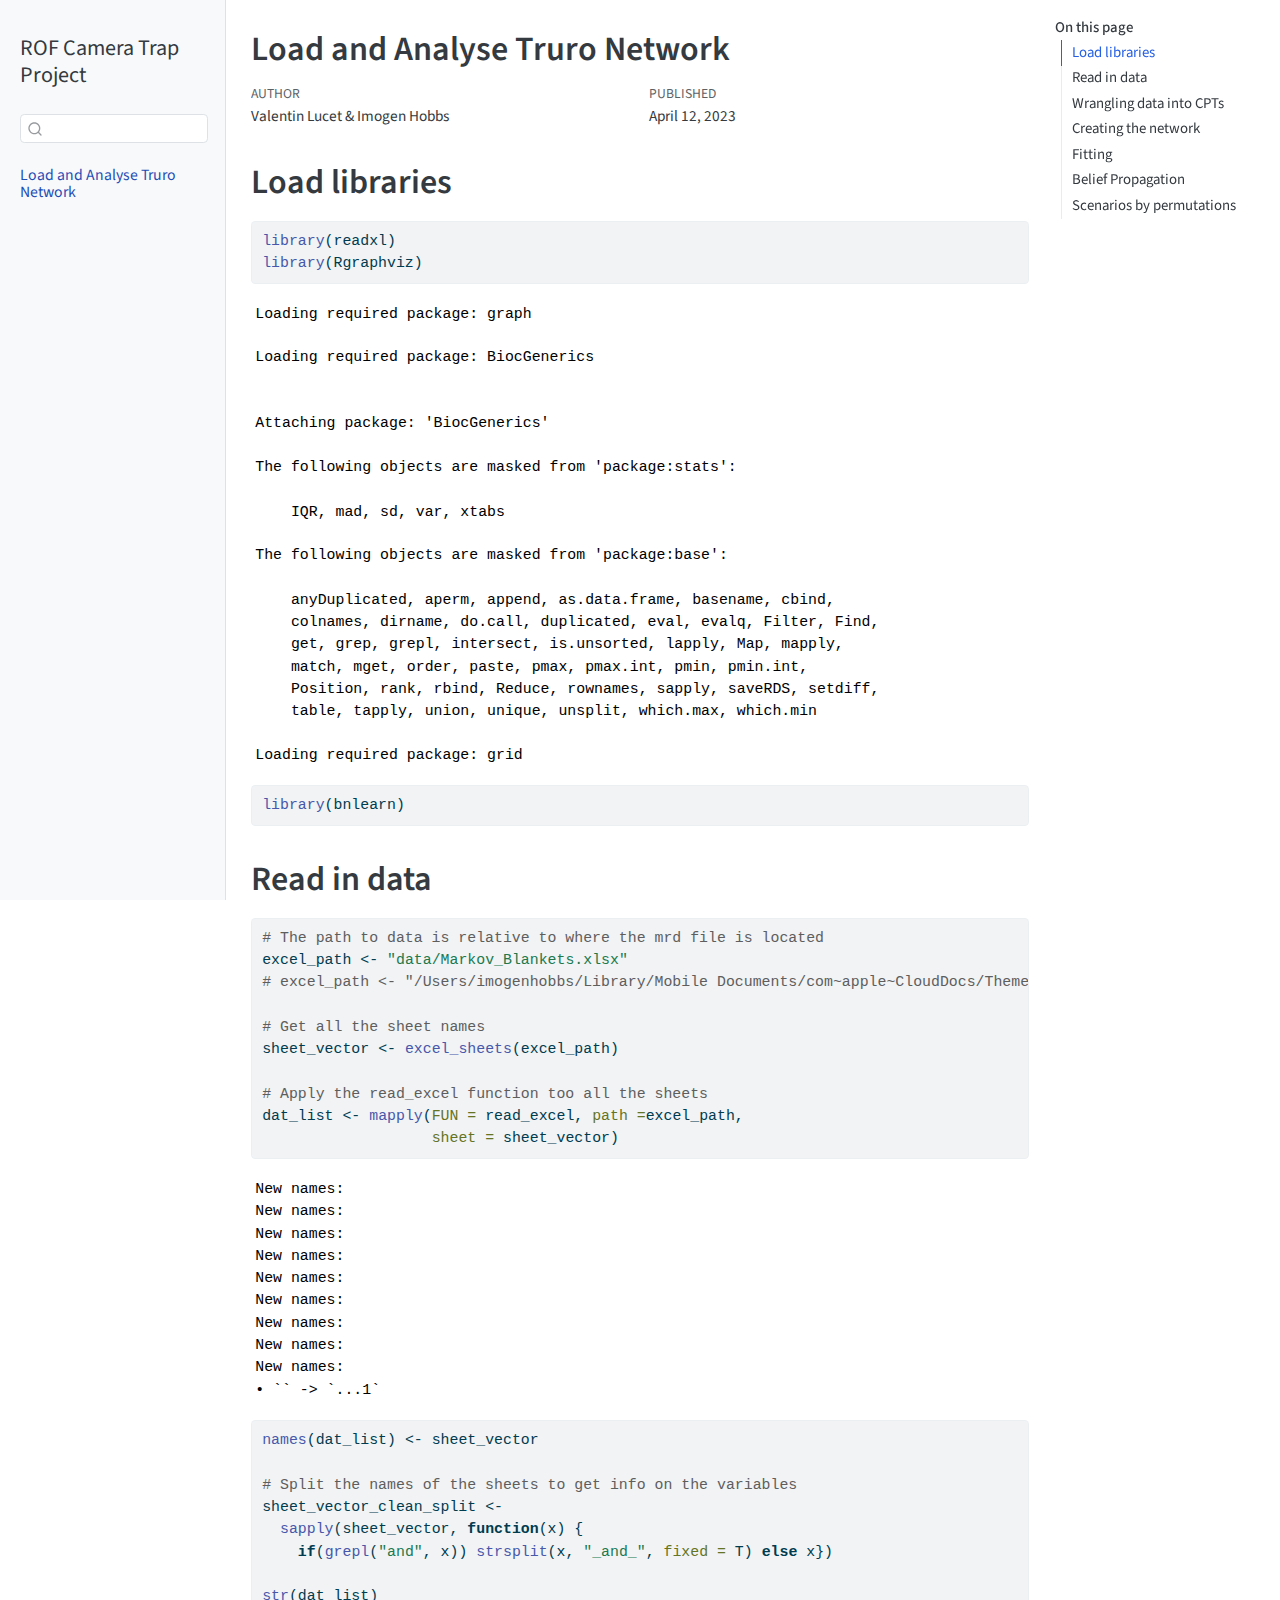
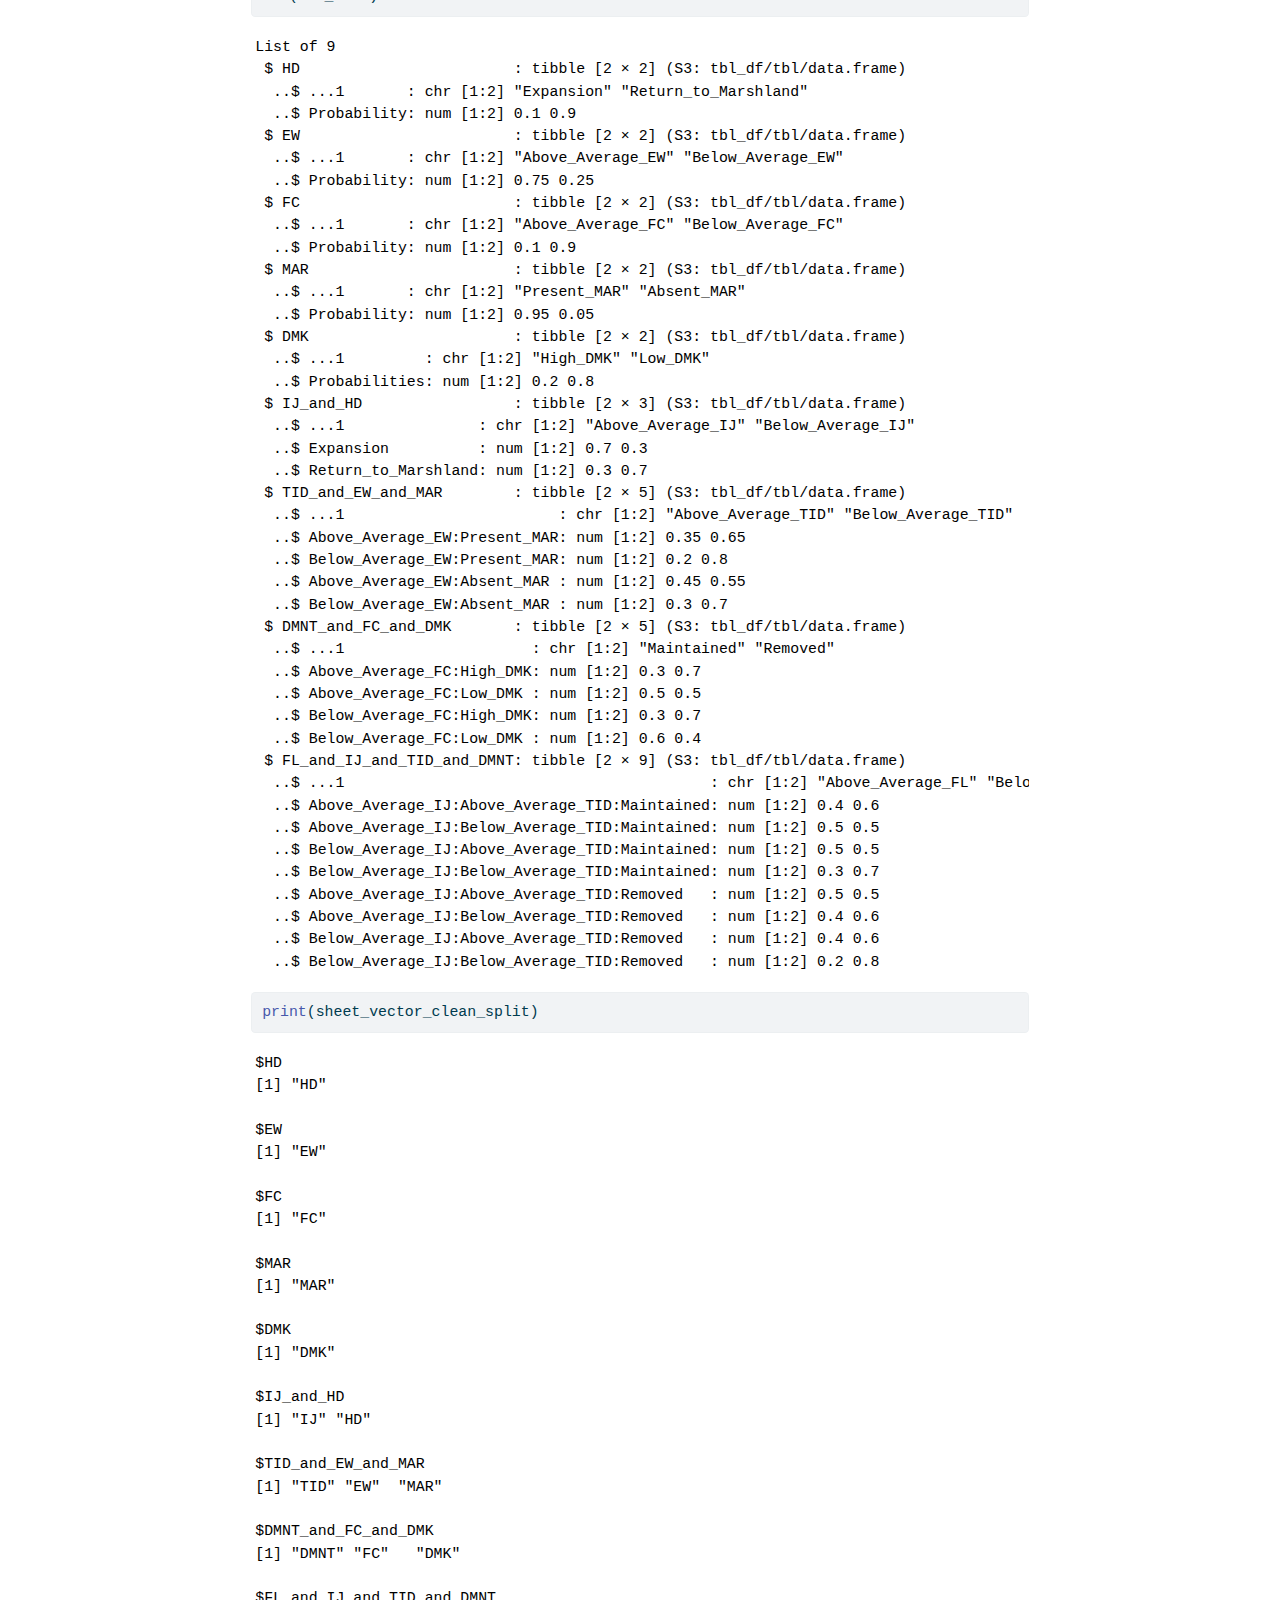
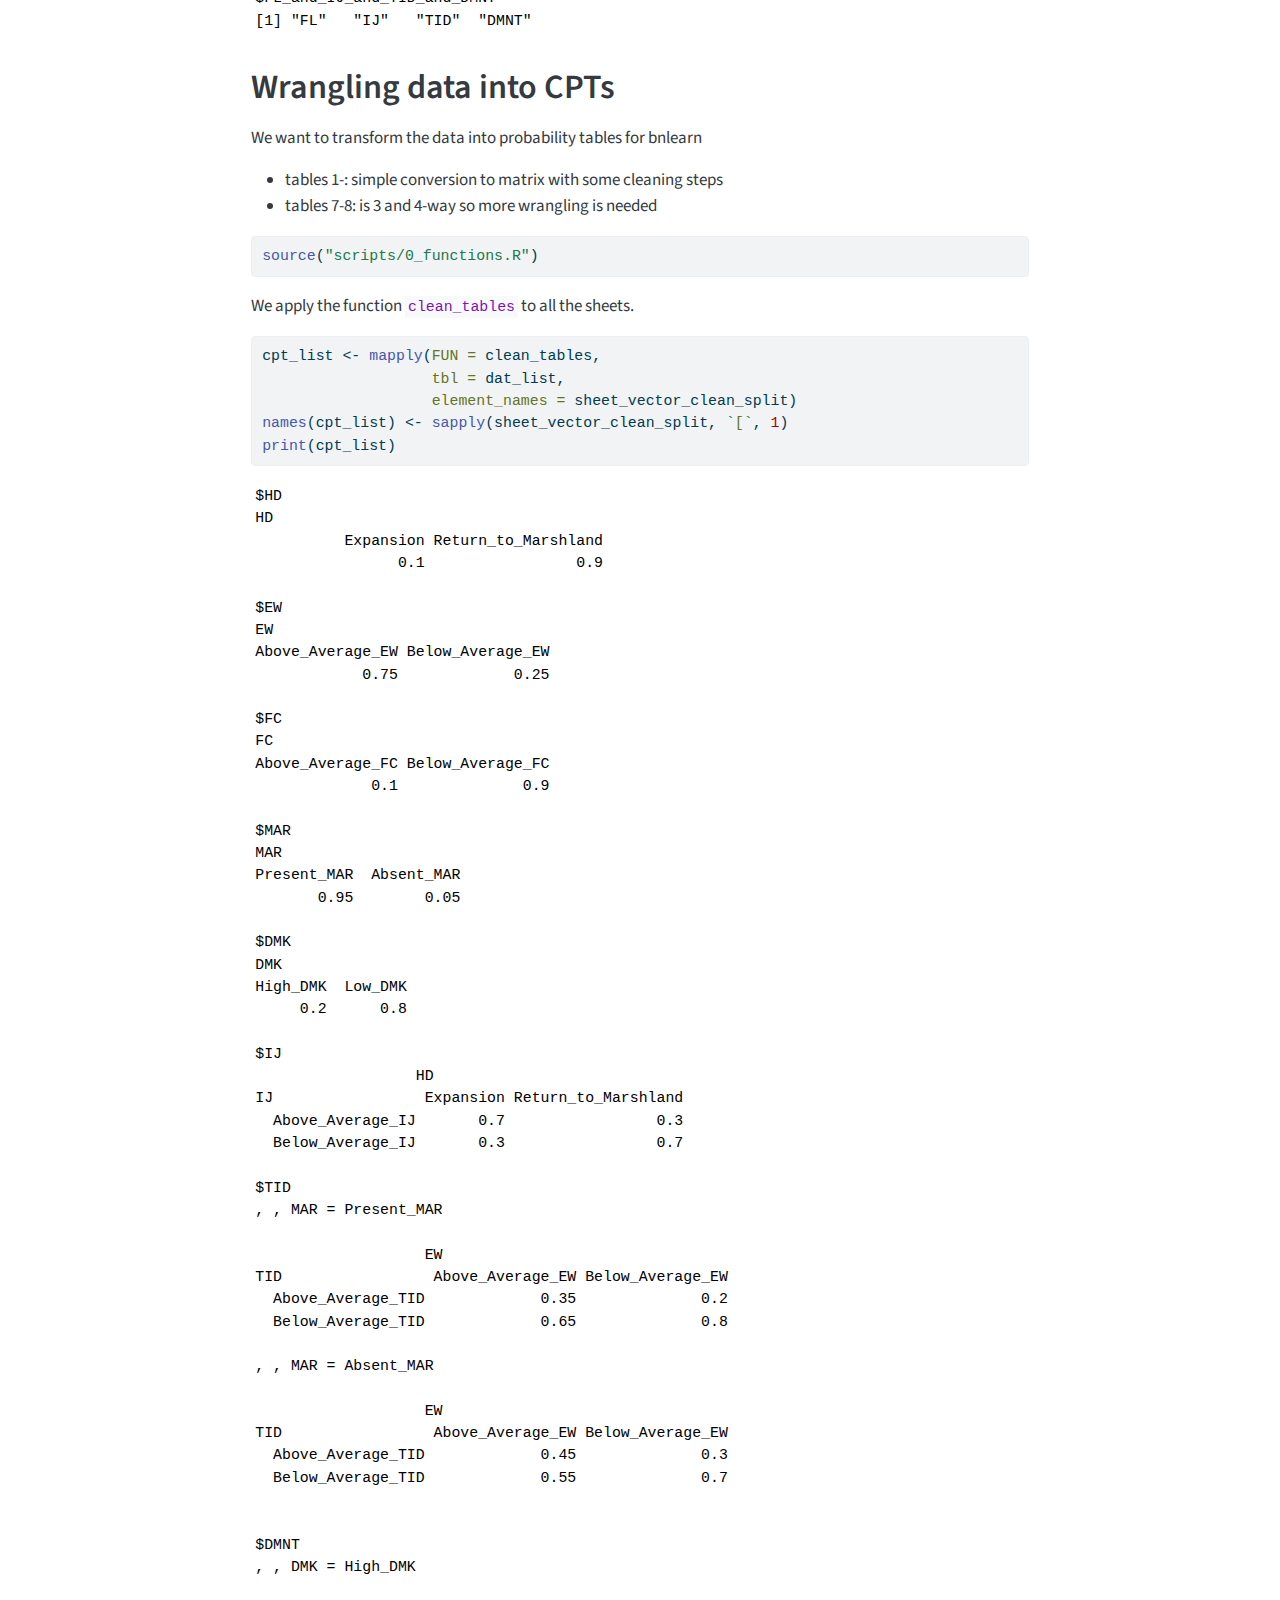
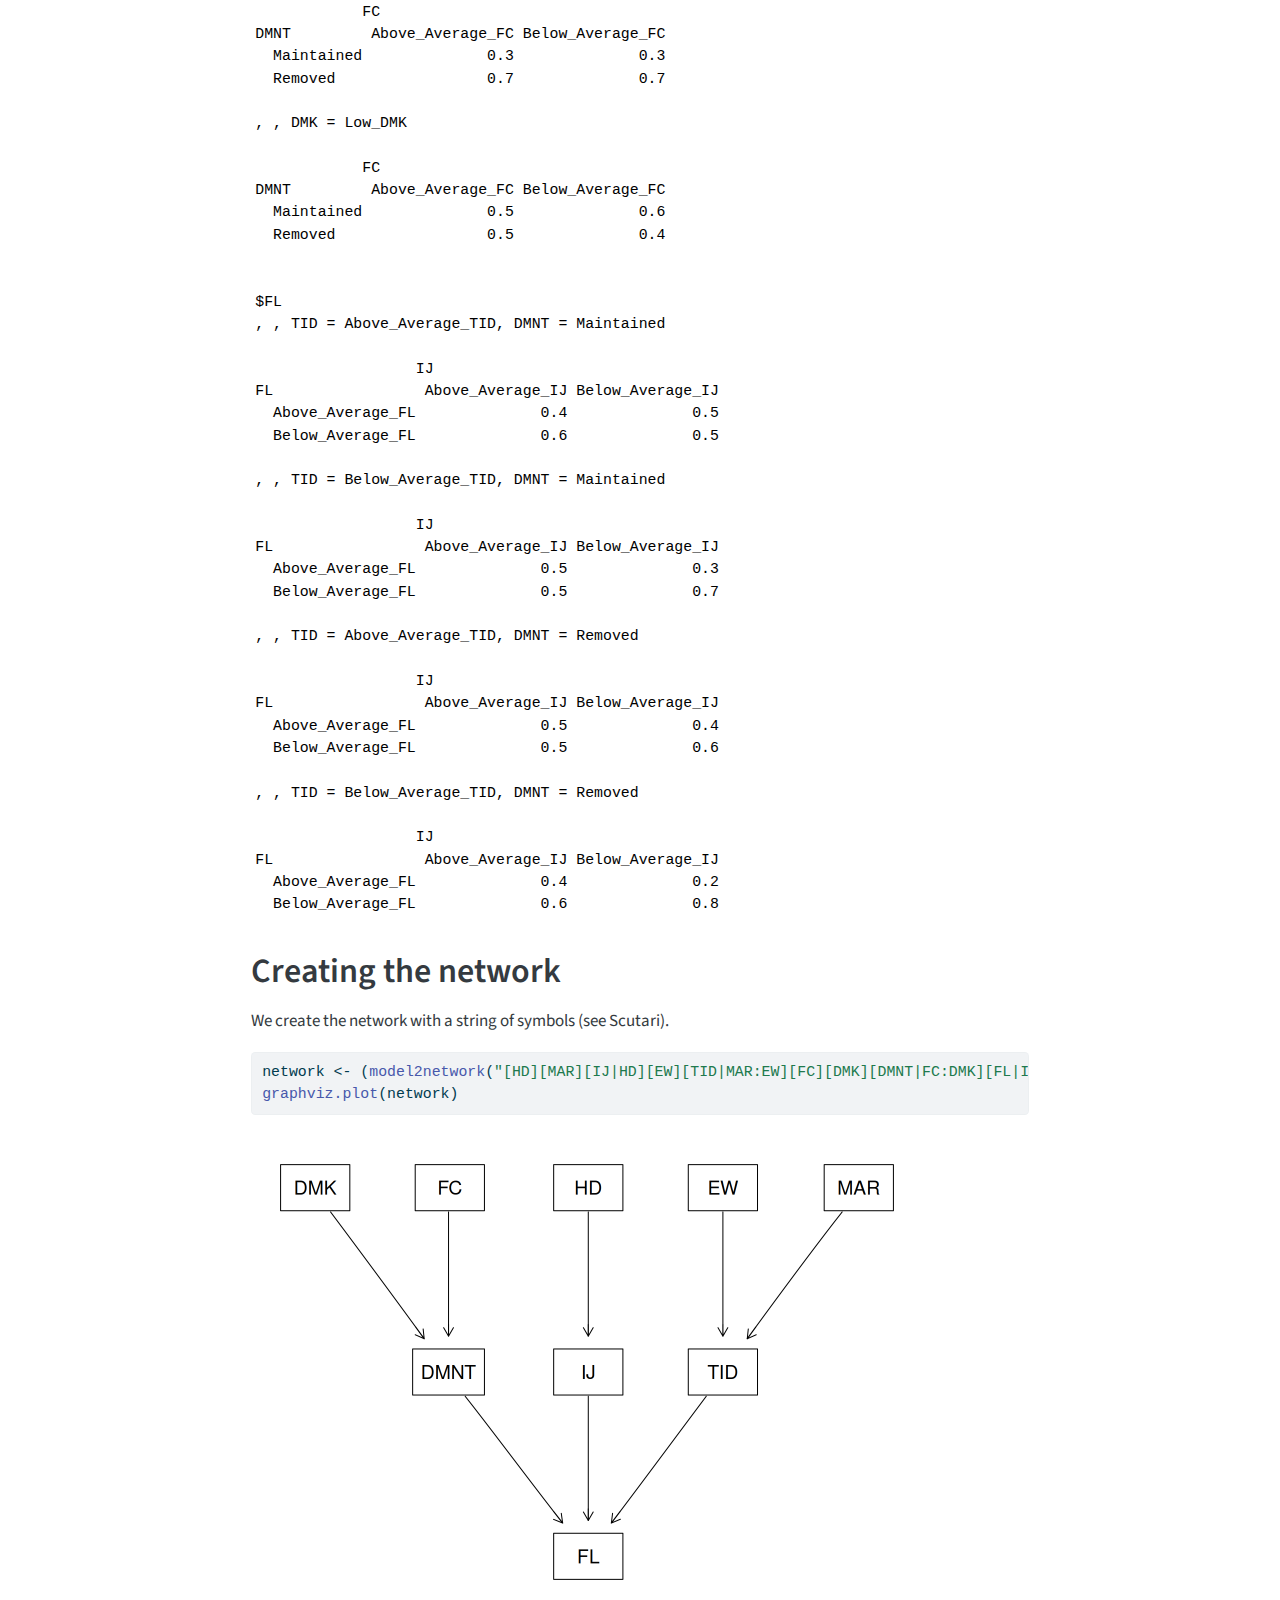
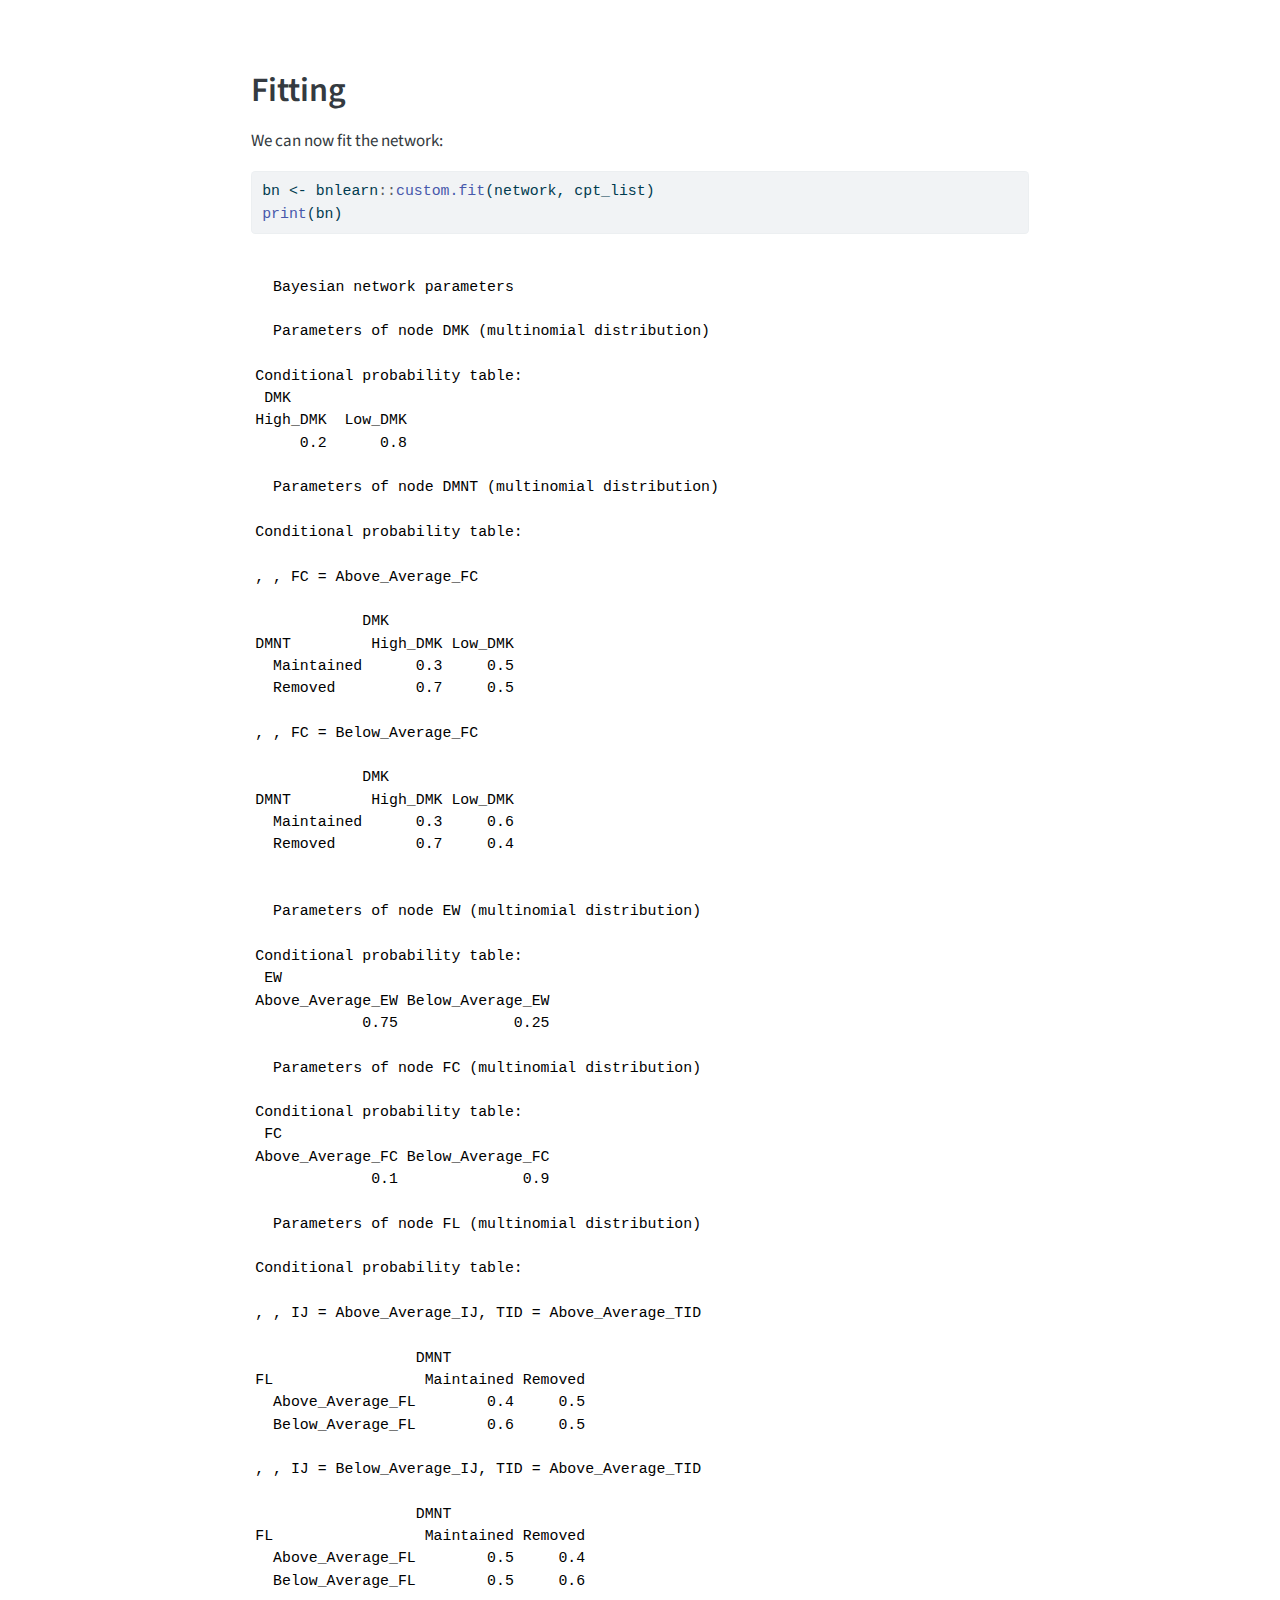
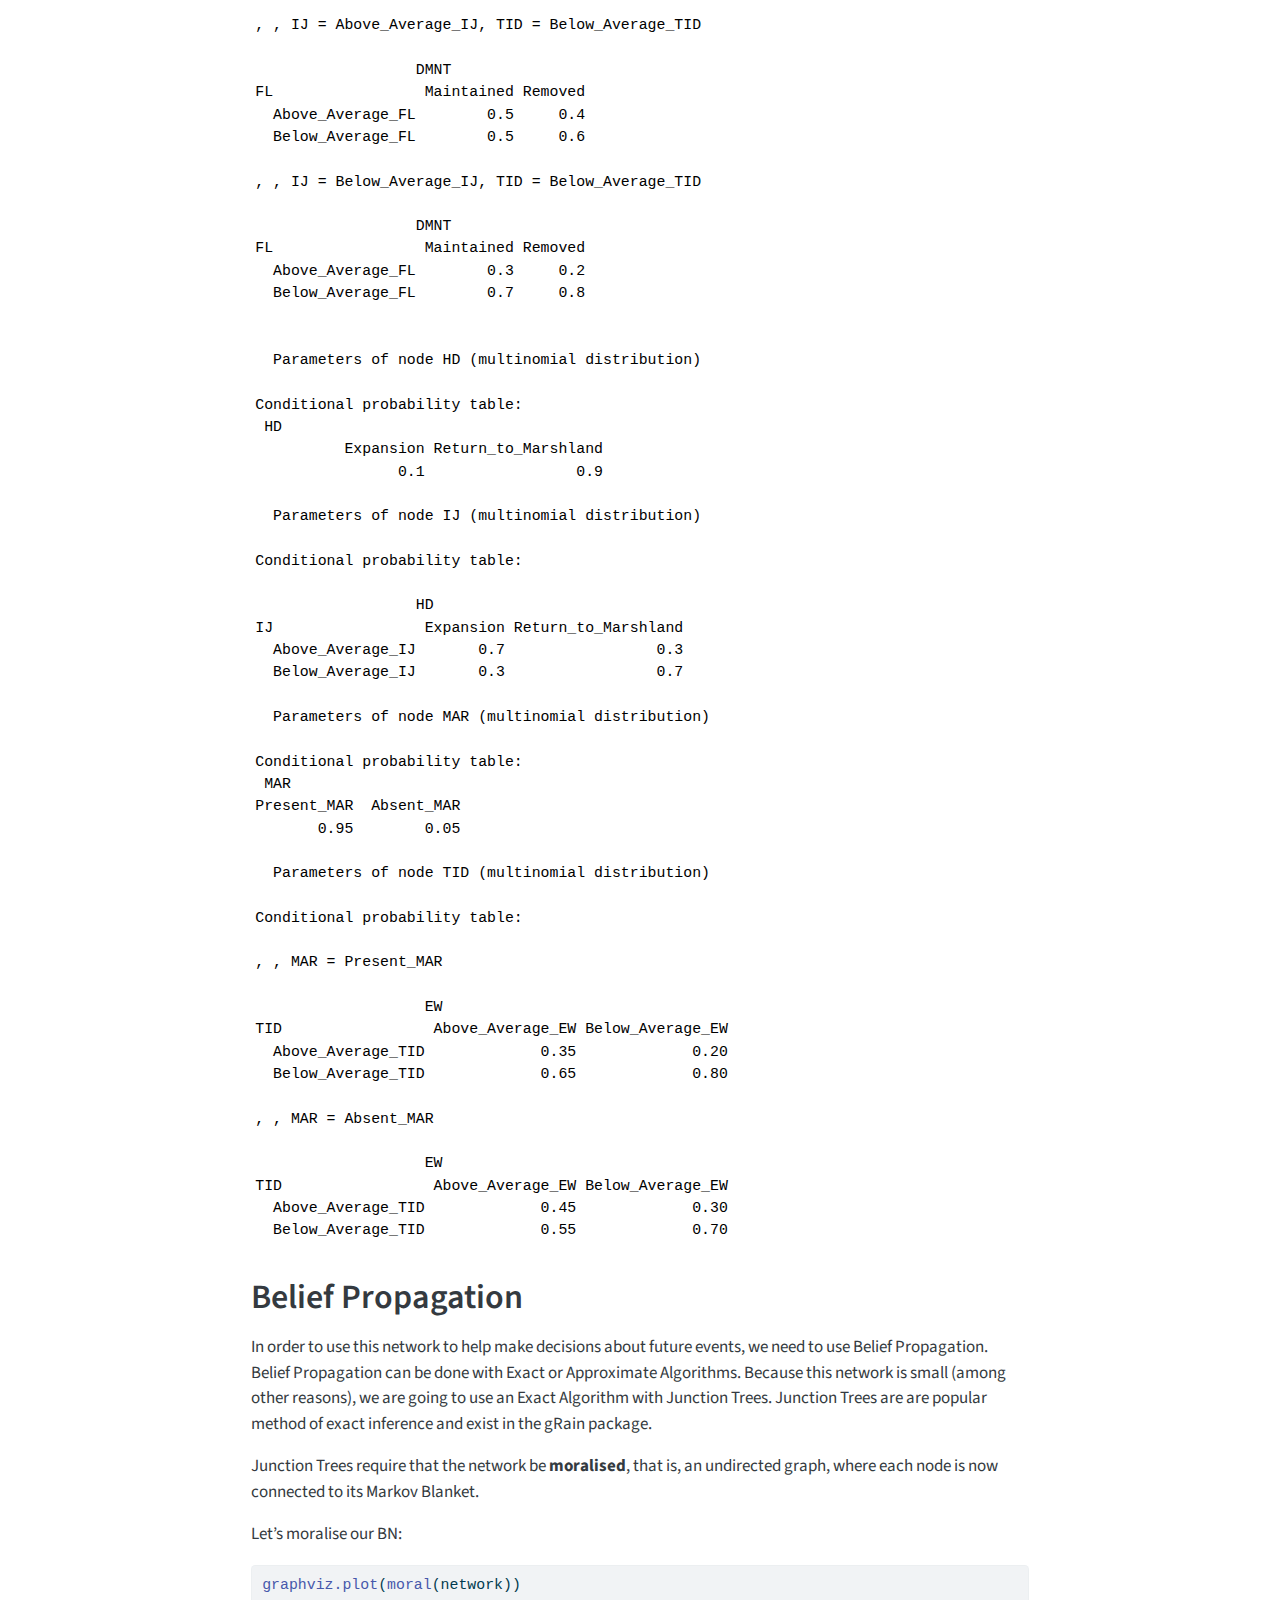
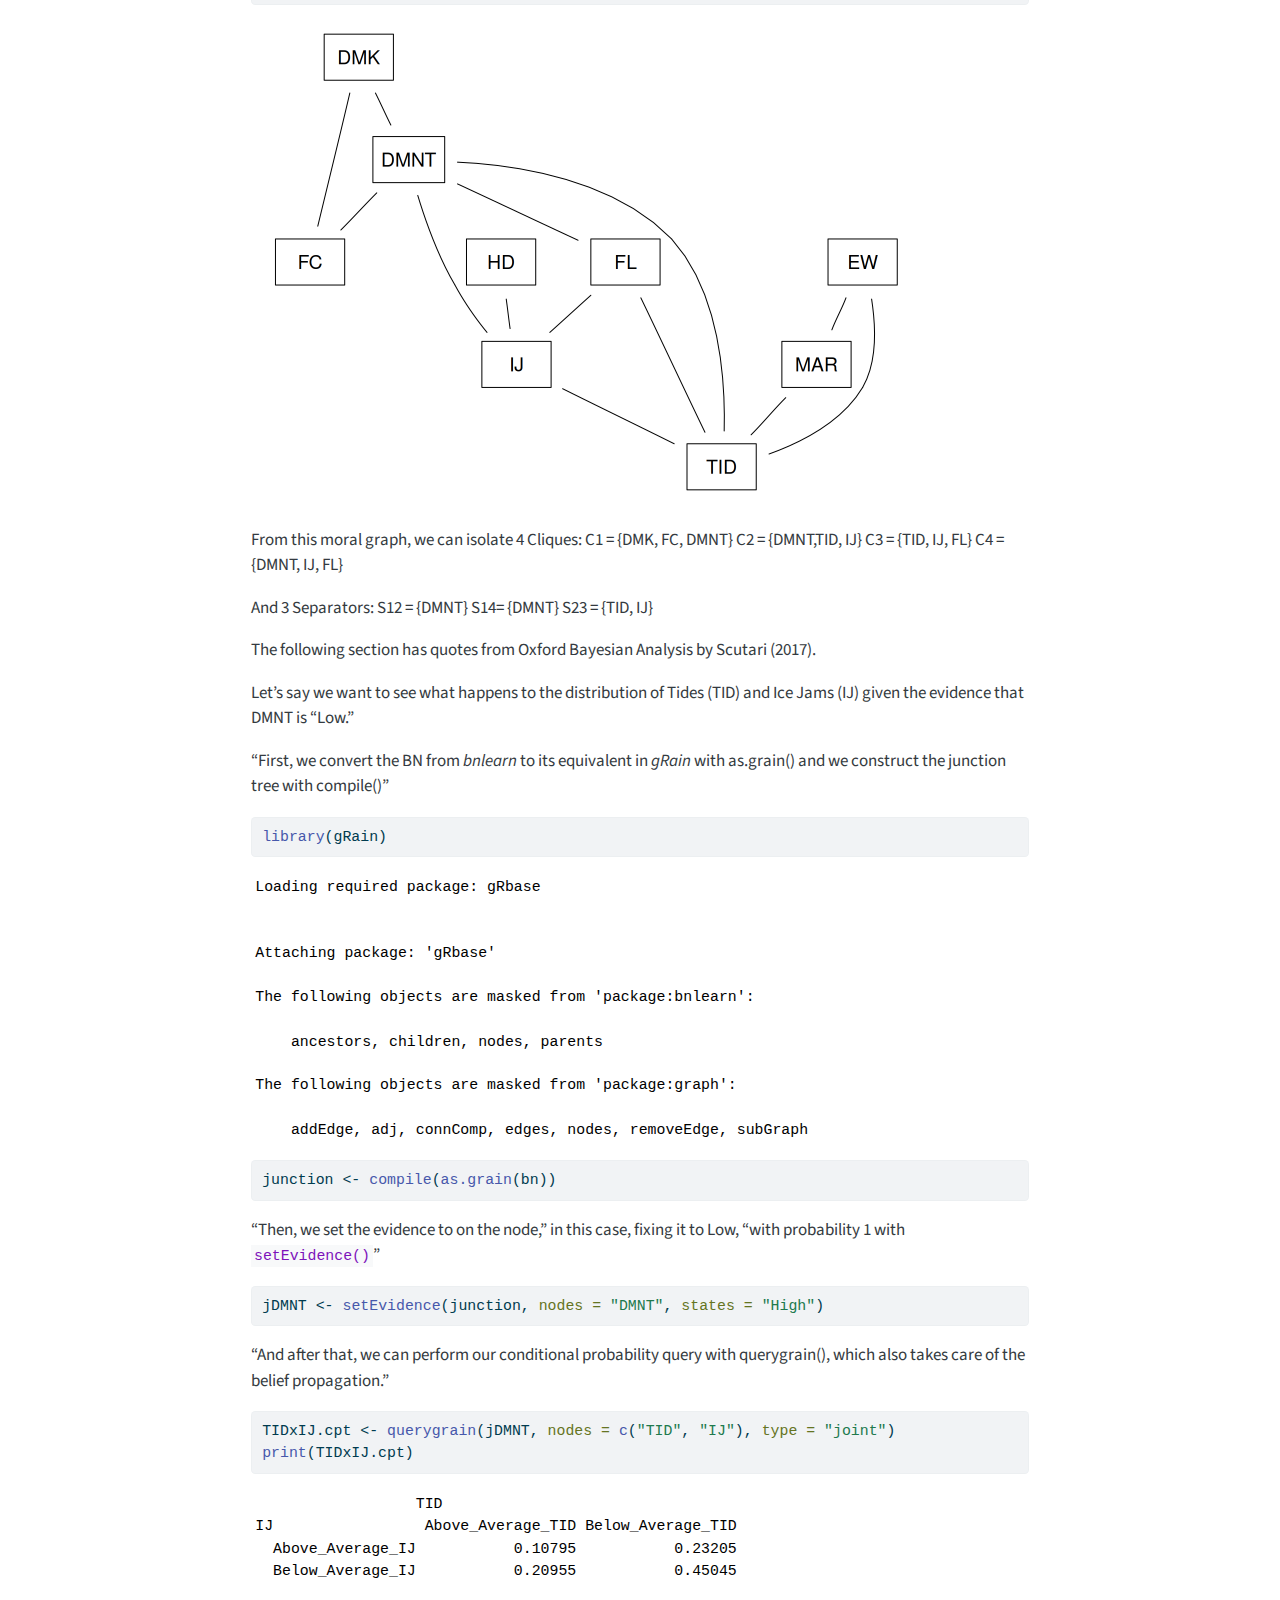
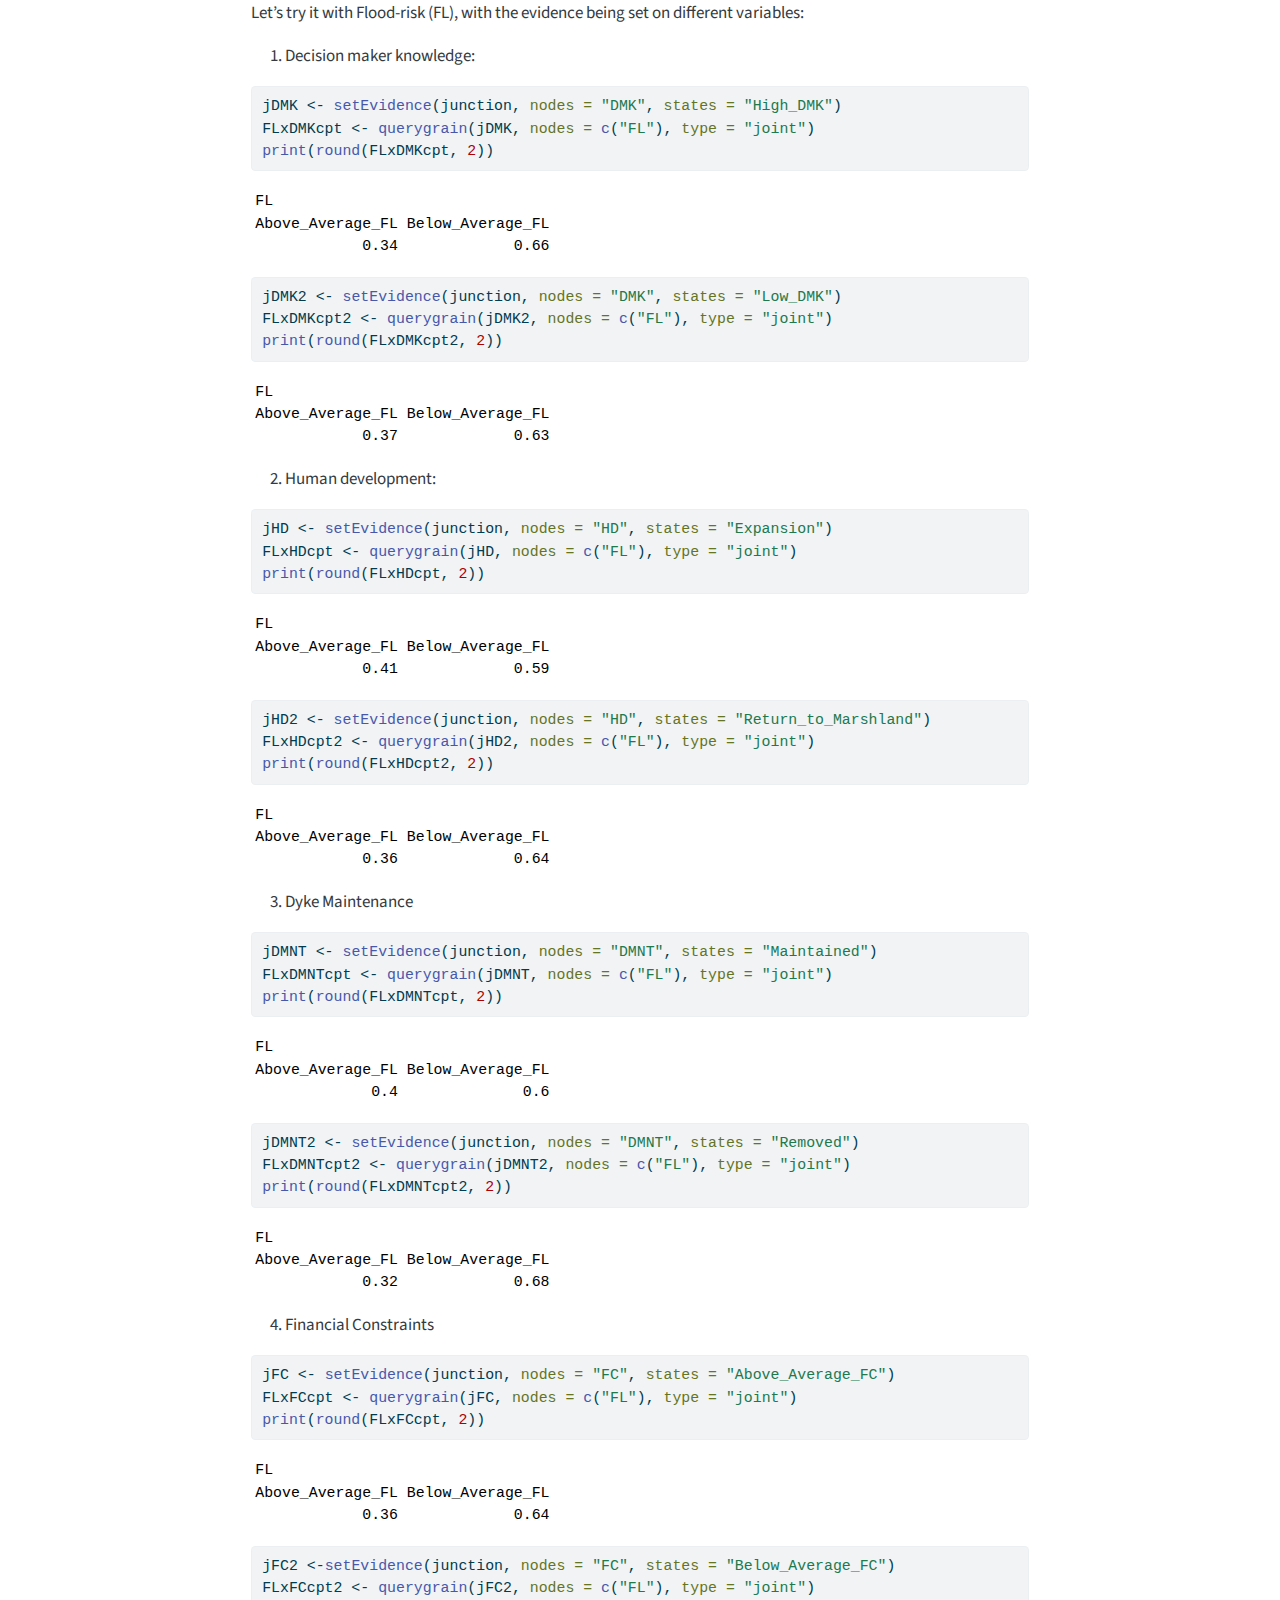
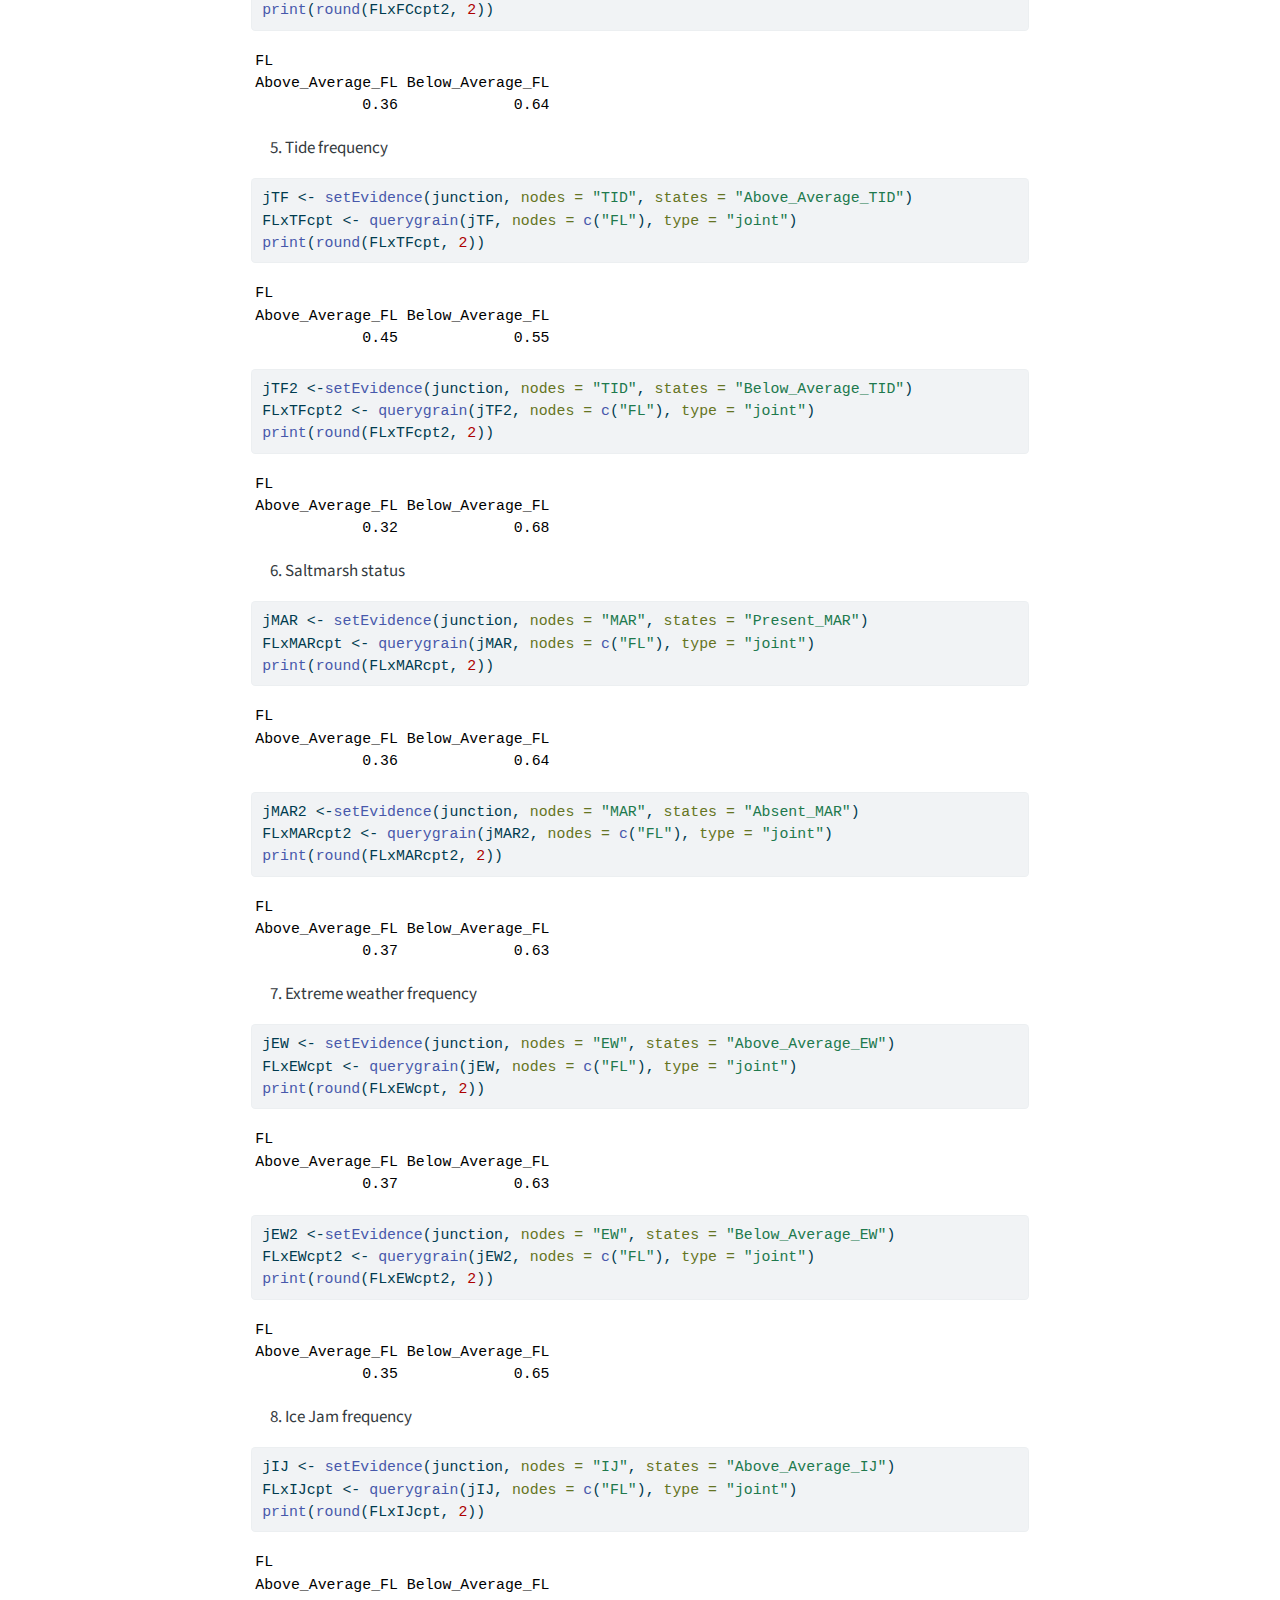
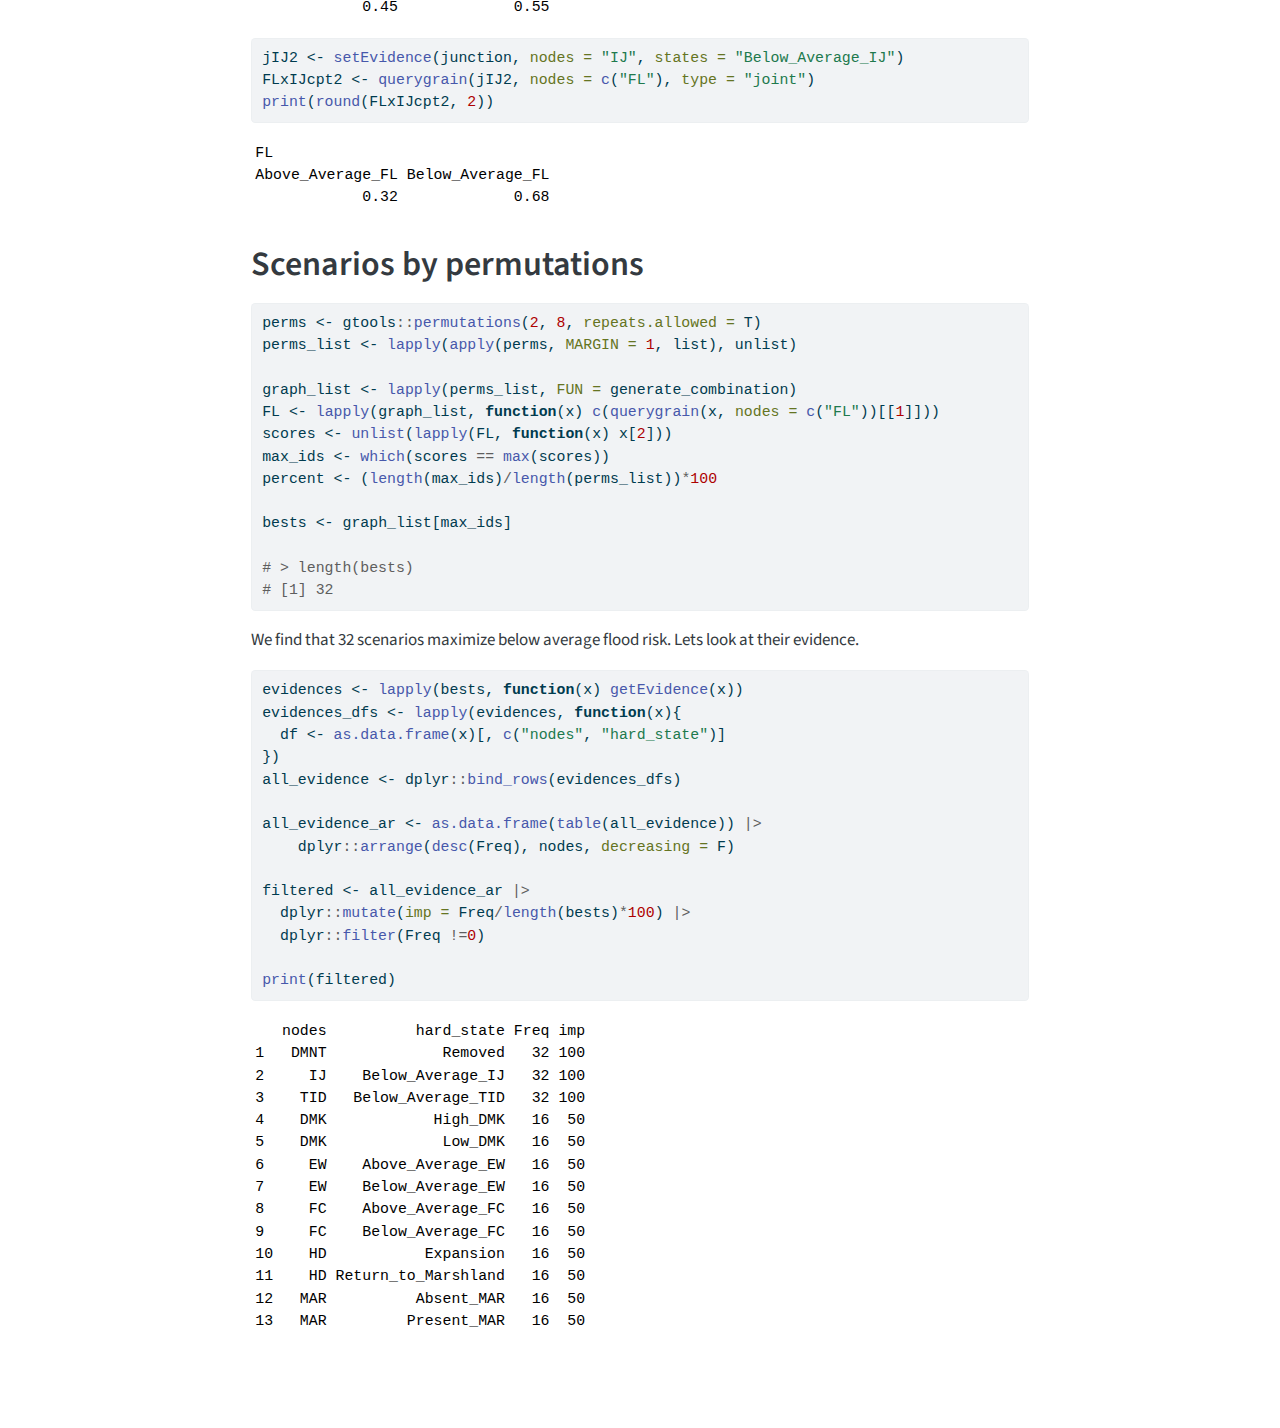
==== docs/scripts/1_analyse_BN_truro.html @ 9e2f21e3 "add website" ====
<!DOCTYPE html>
<html xmlns="http://www.w3.org/1999/xhtml" lang="en" xml:lang="en"><head>

<meta charset="utf-8">
<meta name="generator" content="quarto-1.5.57">

<meta name="viewport" content="width=device-width, initial-scale=1.0, user-scalable=yes">

<meta name="author" content="Valentin Lucet &amp; Imogen Hobbs">
<meta name="dcterms.date" content="2023-04-12">

<title>Load and Analyse Truro Network – ROF Camera Trap Project</title>
<style>
code{white-space: pre-wrap;}
span.smallcaps{font-variant: small-caps;}
div.columns{display: flex; gap: min(4vw, 1.5em);}
div.column{flex: auto; overflow-x: auto;}
div.hanging-indent{margin-left: 1.5em; text-indent: -1.5em;}
ul.task-list{list-style: none;}
ul.task-list li input[type="checkbox"] {
  width: 0.8em;
  margin: 0 0.8em 0.2em -1em; /* quarto-specific, see https://github.com/quarto-dev/quarto-cli/issues/4556 */ 
  vertical-align: middle;
}
/* CSS for syntax highlighting */
pre > code.sourceCode { white-space: pre; position: relative; }
pre > code.sourceCode > span { line-height: 1.25; }
pre > code.sourceCode > span:empty { height: 1.2em; }
.sourceCode { overflow: visible; }
code.sourceCode > span { color: inherit; text-decoration: inherit; }
div.sourceCode { margin: 1em 0; }
pre.sourceCode { margin: 0; }
@media screen {
div.sourceCode { overflow: auto; }
}
@media print {
pre > code.sourceCode { white-space: pre-wrap; }
pre > code.sourceCode > span { display: inline-block; text-indent: -5em; padding-left: 5em; }
}
pre.numberSource code
  { counter-reset: source-line 0; }
pre.numberSource code > span
  { position: relative; left: -4em; counter-increment: source-line; }
pre.numberSource code > span > a:first-child::before
  { content: counter(source-line);
    position: relative; left: -1em; text-align: right; vertical-align: baseline;
    border: none; display: inline-block;
    -webkit-touch-callout: none; -webkit-user-select: none;
    -khtml-user-select: none; -moz-user-select: none;
    -ms-user-select: none; user-select: none;
    padding: 0 4px; width: 4em;
  }
pre.numberSource { margin-left: 3em;  padding-left: 4px; }
div.sourceCode
  {   }
@media screen {
pre > code.sourceCode > span > a:first-child::before { text-decoration: underline; }
}
</style>


<script src="../site_libs/quarto-nav/quarto-nav.js"></script>
<script src="../site_libs/quarto-nav/headroom.min.js"></script>
<script src="../site_libs/clipboard/clipboard.min.js"></script>
<script src="../site_libs/quarto-search/autocomplete.umd.js"></script>
<script src="../site_libs/quarto-search/fuse.min.js"></script>
<script src="../site_libs/quarto-search/quarto-search.js"></script>
<meta name="quarto:offset" content="../">
<script src="../site_libs/quarto-html/quarto.js"></script>
<script src="../site_libs/quarto-html/popper.min.js"></script>
<script src="../site_libs/quarto-html/tippy.umd.min.js"></script>
<script src="../site_libs/quarto-html/anchor.min.js"></script>
<link href="../site_libs/quarto-html/tippy.css" rel="stylesheet">
<link href="../site_libs/quarto-html/quarto-syntax-highlighting.css" rel="stylesheet" id="quarto-text-highlighting-styles">
<script src="../site_libs/bootstrap/bootstrap.min.js"></script>
<link href="../site_libs/bootstrap/bootstrap-icons.css" rel="stylesheet">
<link href="../site_libs/bootstrap/bootstrap.min.css" rel="stylesheet" id="quarto-bootstrap" data-mode="light">
<script id="quarto-search-options" type="application/json">{
  "location": "sidebar",
  "copy-button": false,
  "collapse-after": 3,
  "panel-placement": "start",
  "type": "textbox",
  "limit": 50,
  "keyboard-shortcut": [
    "f",
    "/",
    "s"
  ],
  "show-item-context": false,
  "language": {
    "search-no-results-text": "No results",
    "search-matching-documents-text": "matching documents",
    "search-copy-link-title": "Copy link to search",
    "search-hide-matches-text": "Hide additional matches",
    "search-more-match-text": "more match in this document",
    "search-more-matches-text": "more matches in this document",
    "search-clear-button-title": "Clear",
    "search-text-placeholder": "",
    "search-detached-cancel-button-title": "Cancel",
    "search-submit-button-title": "Submit",
    "search-label": "Search"
  }
}</script>


</head>

<body class="nav-sidebar docked">

<div id="quarto-search-results"></div>
  <header id="quarto-header" class="headroom fixed-top">
  <nav class="quarto-secondary-nav">
    <div class="container-fluid d-flex">
      <button type="button" class="quarto-btn-toggle btn" data-bs-toggle="collapse" role="button" data-bs-target=".quarto-sidebar-collapse-item" aria-controls="quarto-sidebar" aria-expanded="false" aria-label="Toggle sidebar navigation" onclick="if (window.quartoToggleHeadroom) { window.quartoToggleHeadroom(); }">
        <i class="bi bi-layout-text-sidebar-reverse"></i>
      </button>
        <nav class="quarto-page-breadcrumbs" aria-label="breadcrumb"><ol class="breadcrumb"><li class="breadcrumb-item"><a href="../scripts/1_analyse_BN_truro.html">Load and Analyse Truro Network</a></li></ol></nav>
        <a class="flex-grow-1" role="navigation" data-bs-toggle="collapse" data-bs-target=".quarto-sidebar-collapse-item" aria-controls="quarto-sidebar" aria-expanded="false" aria-label="Toggle sidebar navigation" onclick="if (window.quartoToggleHeadroom) { window.quartoToggleHeadroom(); }">      
        </a>
      <button type="button" class="btn quarto-search-button" aria-label="Search" onclick="window.quartoOpenSearch();">
        <i class="bi bi-search"></i>
      </button>
    </div>
  </nav>
</header>
<!-- content -->
<div id="quarto-content" class="quarto-container page-columns page-rows-contents page-layout-article">
<!-- sidebar -->
  <nav id="quarto-sidebar" class="sidebar collapse collapse-horizontal quarto-sidebar-collapse-item sidebar-navigation docked overflow-auto">
    <div class="pt-lg-2 mt-2 text-left sidebar-header">
    <div class="sidebar-title mb-0 py-0">
      <a href="../">ROF Camera Trap Project</a> 
    </div>
      </div>
        <div class="mt-2 flex-shrink-0 align-items-center">
        <div class="sidebar-search">
        <div id="quarto-search" class="" title="Search"></div>
        </div>
        </div>
    <div class="sidebar-menu-container"> 
    <ul class="list-unstyled mt-1">
        <li class="sidebar-item">
  <div class="sidebar-item-container"> 
  <a href="../scripts/1_analyse_BN_truro.html" class="sidebar-item-text sidebar-link active">
 <span class="menu-text">Load and Analyse Truro Network</span></a>
  </div>
</li>
    </ul>
    </div>
</nav>
<div id="quarto-sidebar-glass" class="quarto-sidebar-collapse-item" data-bs-toggle="collapse" data-bs-target=".quarto-sidebar-collapse-item"></div>
<!-- margin-sidebar -->
    <div id="quarto-margin-sidebar" class="sidebar margin-sidebar">
        <nav id="TOC" role="doc-toc" class="toc-active">
    <h2 id="toc-title">On this page</h2>
   
  <ul>
  <li><a href="#load-libraries" id="toc-load-libraries" class="nav-link active" data-scroll-target="#load-libraries">Load libraries</a></li>
  <li><a href="#read-in-data" id="toc-read-in-data" class="nav-link" data-scroll-target="#read-in-data">Read in data</a></li>
  <li><a href="#wrangling-data-into-cpts" id="toc-wrangling-data-into-cpts" class="nav-link" data-scroll-target="#wrangling-data-into-cpts">Wrangling data into CPTs</a></li>
  <li><a href="#creating-the-network" id="toc-creating-the-network" class="nav-link" data-scroll-target="#creating-the-network">Creating the network</a></li>
  <li><a href="#fitting" id="toc-fitting" class="nav-link" data-scroll-target="#fitting">Fitting</a></li>
  <li><a href="#belief-propagation" id="toc-belief-propagation" class="nav-link" data-scroll-target="#belief-propagation">Belief Propagation</a></li>
  <li><a href="#scenarios-by-permutations" id="toc-scenarios-by-permutations" class="nav-link" data-scroll-target="#scenarios-by-permutations">Scenarios by permutations</a></li>
  </ul>
</nav>
    </div>
<!-- main -->
<main class="content" id="quarto-document-content">

<header id="title-block-header" class="quarto-title-block default">
<div class="quarto-title">
<h1 class="title">Load and Analyse Truro Network</h1>
</div>



<div class="quarto-title-meta">

    <div>
    <div class="quarto-title-meta-heading">Author</div>
    <div class="quarto-title-meta-contents">
             <p>Valentin Lucet &amp; Imogen Hobbs </p>
          </div>
  </div>
    
    <div>
    <div class="quarto-title-meta-heading">Published</div>
    <div class="quarto-title-meta-contents">
      <p class="date">April 12, 2023</p>
    </div>
  </div>
  
    
  </div>
  


</header>


<section id="load-libraries" class="level1">
<h1>Load libraries</h1>
<div class="cell">
<div class="sourceCode cell-code" id="cb1"><pre class="sourceCode r code-with-copy"><code class="sourceCode r"><span id="cb1-1"><a href="#cb1-1" aria-hidden="true" tabindex="-1"></a><span class="fu">library</span>(readxl)</span>
<span id="cb1-2"><a href="#cb1-2" aria-hidden="true" tabindex="-1"></a><span class="fu">library</span>(Rgraphviz)</span></code><button title="Copy to Clipboard" class="code-copy-button"><i class="bi"></i></button></pre></div>
<div class="cell-output cell-output-stderr">
<pre><code>Loading required package: graph</code></pre>
</div>
<div class="cell-output cell-output-stderr">
<pre><code>Loading required package: BiocGenerics</code></pre>
</div>
<div class="cell-output cell-output-stderr">
<pre><code>
Attaching package: 'BiocGenerics'</code></pre>
</div>
<div class="cell-output cell-output-stderr">
<pre><code>The following objects are masked from 'package:stats':

    IQR, mad, sd, var, xtabs</code></pre>
</div>
<div class="cell-output cell-output-stderr">
<pre><code>The following objects are masked from 'package:base':

    anyDuplicated, aperm, append, as.data.frame, basename, cbind,
    colnames, dirname, do.call, duplicated, eval, evalq, Filter, Find,
    get, grep, grepl, intersect, is.unsorted, lapply, Map, mapply,
    match, mget, order, paste, pmax, pmax.int, pmin, pmin.int,
    Position, rank, rbind, Reduce, rownames, sapply, saveRDS, setdiff,
    table, tapply, union, unique, unsplit, which.max, which.min</code></pre>
</div>
<div class="cell-output cell-output-stderr">
<pre><code>Loading required package: grid</code></pre>
</div>
<div class="sourceCode cell-code" id="cb8"><pre class="sourceCode r code-with-copy"><code class="sourceCode r"><span id="cb8-1"><a href="#cb8-1" aria-hidden="true" tabindex="-1"></a><span class="fu">library</span>(bnlearn)</span></code><button title="Copy to Clipboard" class="code-copy-button"><i class="bi"></i></button></pre></div>
</div>
</section>
<section id="read-in-data" class="level1">
<h1>Read in data</h1>
<div class="cell">
<div class="sourceCode cell-code" id="cb9"><pre class="sourceCode r code-with-copy"><code class="sourceCode r"><span id="cb9-1"><a href="#cb9-1" aria-hidden="true" tabindex="-1"></a><span class="co"># The path to data is relative to where the mrd file is located</span></span>
<span id="cb9-2"><a href="#cb9-2" aria-hidden="true" tabindex="-1"></a>excel_path <span class="ot">&lt;-</span> <span class="st">"data/Markov_Blankets.xlsx"</span></span>
<span id="cb9-3"><a href="#cb9-3" aria-hidden="true" tabindex="-1"></a><span class="co"># excel_path &lt;- "/Users/imogenhobbs/Library/Mobile Documents/com~apple~CloudDocs/Theme 1 ResNet/MSc_Renewable_Resources/R/data/2Markov_Blankets.xlsx"</span></span>
<span id="cb9-4"><a href="#cb9-4" aria-hidden="true" tabindex="-1"></a></span>
<span id="cb9-5"><a href="#cb9-5" aria-hidden="true" tabindex="-1"></a><span class="co"># Get all the sheet names</span></span>
<span id="cb9-6"><a href="#cb9-6" aria-hidden="true" tabindex="-1"></a>sheet_vector <span class="ot">&lt;-</span> <span class="fu">excel_sheets</span>(excel_path)</span>
<span id="cb9-7"><a href="#cb9-7" aria-hidden="true" tabindex="-1"></a></span>
<span id="cb9-8"><a href="#cb9-8" aria-hidden="true" tabindex="-1"></a><span class="co"># Apply the read_excel function too all the sheets</span></span>
<span id="cb9-9"><a href="#cb9-9" aria-hidden="true" tabindex="-1"></a>dat_list <span class="ot">&lt;-</span> <span class="fu">mapply</span>(<span class="at">FUN =</span> read_excel, <span class="at">path =</span>excel_path, </span>
<span id="cb9-10"><a href="#cb9-10" aria-hidden="true" tabindex="-1"></a>                   <span class="at">sheet =</span> sheet_vector)</span></code><button title="Copy to Clipboard" class="code-copy-button"><i class="bi"></i></button></pre></div>
<div class="cell-output cell-output-stderr">
<pre><code>New names:
New names:
New names:
New names:
New names:
New names:
New names:
New names:
New names:
• `` -&gt; `...1`</code></pre>
</div>
<div class="sourceCode cell-code" id="cb11"><pre class="sourceCode r code-with-copy"><code class="sourceCode r"><span id="cb11-1"><a href="#cb11-1" aria-hidden="true" tabindex="-1"></a><span class="fu">names</span>(dat_list) <span class="ot">&lt;-</span> sheet_vector</span>
<span id="cb11-2"><a href="#cb11-2" aria-hidden="true" tabindex="-1"></a></span>
<span id="cb11-3"><a href="#cb11-3" aria-hidden="true" tabindex="-1"></a><span class="co"># Split the names of the sheets to get info on the variables</span></span>
<span id="cb11-4"><a href="#cb11-4" aria-hidden="true" tabindex="-1"></a>sheet_vector_clean_split <span class="ot">&lt;-</span> </span>
<span id="cb11-5"><a href="#cb11-5" aria-hidden="true" tabindex="-1"></a>  <span class="fu">sapply</span>(sheet_vector, <span class="cf">function</span>(x) { </span>
<span id="cb11-6"><a href="#cb11-6" aria-hidden="true" tabindex="-1"></a>    <span class="cf">if</span>(<span class="fu">grepl</span>(<span class="st">"and"</span>, x)) <span class="fu">strsplit</span>(x, <span class="st">"_and_"</span>, <span class="at">fixed =</span> T) <span class="cf">else</span> x})</span>
<span id="cb11-7"><a href="#cb11-7" aria-hidden="true" tabindex="-1"></a></span>
<span id="cb11-8"><a href="#cb11-8" aria-hidden="true" tabindex="-1"></a><span class="fu">str</span>(dat_list)</span></code><button title="Copy to Clipboard" class="code-copy-button"><i class="bi"></i></button></pre></div>
<div class="cell-output cell-output-stdout">
<pre><code>List of 9
 $ HD                        : tibble [2 × 2] (S3: tbl_df/tbl/data.frame)
  ..$ ...1       : chr [1:2] "Expansion" "Return_to_Marshland"
  ..$ Probability: num [1:2] 0.1 0.9
 $ EW                        : tibble [2 × 2] (S3: tbl_df/tbl/data.frame)
  ..$ ...1       : chr [1:2] "Above_Average_EW" "Below_Average_EW"
  ..$ Probability: num [1:2] 0.75 0.25
 $ FC                        : tibble [2 × 2] (S3: tbl_df/tbl/data.frame)
  ..$ ...1       : chr [1:2] "Above_Average_FC" "Below_Average_FC"
  ..$ Probability: num [1:2] 0.1 0.9
 $ MAR                       : tibble [2 × 2] (S3: tbl_df/tbl/data.frame)
  ..$ ...1       : chr [1:2] "Present_MAR" "Absent_MAR"
  ..$ Probability: num [1:2] 0.95 0.05
 $ DMK                       : tibble [2 × 2] (S3: tbl_df/tbl/data.frame)
  ..$ ...1         : chr [1:2] "High_DMK" "Low_DMK"
  ..$ Probabilities: num [1:2] 0.2 0.8
 $ IJ_and_HD                 : tibble [2 × 3] (S3: tbl_df/tbl/data.frame)
  ..$ ...1               : chr [1:2] "Above_Average_IJ" "Below_Average_IJ"
  ..$ Expansion          : num [1:2] 0.7 0.3
  ..$ Return_to_Marshland: num [1:2] 0.3 0.7
 $ TID_and_EW_and_MAR        : tibble [2 × 5] (S3: tbl_df/tbl/data.frame)
  ..$ ...1                        : chr [1:2] "Above_Average_TID" "Below_Average_TID"
  ..$ Above_Average_EW:Present_MAR: num [1:2] 0.35 0.65
  ..$ Below_Average_EW:Present_MAR: num [1:2] 0.2 0.8
  ..$ Above_Average_EW:Absent_MAR : num [1:2] 0.45 0.55
  ..$ Below_Average_EW:Absent_MAR : num [1:2] 0.3 0.7
 $ DMNT_and_FC_and_DMK       : tibble [2 × 5] (S3: tbl_df/tbl/data.frame)
  ..$ ...1                     : chr [1:2] "Maintained" "Removed"
  ..$ Above_Average_FC:High_DMK: num [1:2] 0.3 0.7
  ..$ Above_Average_FC:Low_DMK : num [1:2] 0.5 0.5
  ..$ Below_Average_FC:High_DMK: num [1:2] 0.3 0.7
  ..$ Below_Average_FC:Low_DMK : num [1:2] 0.6 0.4
 $ FL_and_IJ_and_TID_and_DMNT: tibble [2 × 9] (S3: tbl_df/tbl/data.frame)
  ..$ ...1                                         : chr [1:2] "Above_Average_FL" "Below_Average_FL"
  ..$ Above_Average_IJ:Above_Average_TID:Maintained: num [1:2] 0.4 0.6
  ..$ Above_Average_IJ:Below_Average_TID:Maintained: num [1:2] 0.5 0.5
  ..$ Below_Average_IJ:Above_Average_TID:Maintained: num [1:2] 0.5 0.5
  ..$ Below_Average_IJ:Below_Average_TID:Maintained: num [1:2] 0.3 0.7
  ..$ Above_Average_IJ:Above_Average_TID:Removed   : num [1:2] 0.5 0.5
  ..$ Above_Average_IJ:Below_Average_TID:Removed   : num [1:2] 0.4 0.6
  ..$ Below_Average_IJ:Above_Average_TID:Removed   : num [1:2] 0.4 0.6
  ..$ Below_Average_IJ:Below_Average_TID:Removed   : num [1:2] 0.2 0.8</code></pre>
</div>
<div class="sourceCode cell-code" id="cb13"><pre class="sourceCode r code-with-copy"><code class="sourceCode r"><span id="cb13-1"><a href="#cb13-1" aria-hidden="true" tabindex="-1"></a><span class="fu">print</span>(sheet_vector_clean_split)</span></code><button title="Copy to Clipboard" class="code-copy-button"><i class="bi"></i></button></pre></div>
<div class="cell-output cell-output-stdout">
<pre><code>$HD
[1] "HD"

$EW
[1] "EW"

$FC
[1] "FC"

$MAR
[1] "MAR"

$DMK
[1] "DMK"

$IJ_and_HD
[1] "IJ" "HD"

$TID_and_EW_and_MAR
[1] "TID" "EW"  "MAR"

$DMNT_and_FC_and_DMK
[1] "DMNT" "FC"   "DMK" 

$FL_and_IJ_and_TID_and_DMNT
[1] "FL"   "IJ"   "TID"  "DMNT"</code></pre>
</div>
</div>
</section>
<section id="wrangling-data-into-cpts" class="level1">
<h1>Wrangling data into CPTs</h1>
<p>We want to transform the data into probability tables for bnlearn</p>
<ul>
<li>tables 1-: simple conversion to matrix with some cleaning steps</li>
<li>tables 7-8: is 3 and 4-way so more wrangling is needed</li>
</ul>
<div class="cell">
<div class="sourceCode cell-code" id="cb15"><pre class="sourceCode r code-with-copy"><code class="sourceCode r"><span id="cb15-1"><a href="#cb15-1" aria-hidden="true" tabindex="-1"></a><span class="fu">source</span>(<span class="st">"scripts/0_functions.R"</span>)</span></code><button title="Copy to Clipboard" class="code-copy-button"><i class="bi"></i></button></pre></div>
</div>
<p>We apply the function <code>clean_tables</code> to all the sheets.</p>
<div class="cell">
<div class="sourceCode cell-code" id="cb16"><pre class="sourceCode r code-with-copy"><code class="sourceCode r"><span id="cb16-1"><a href="#cb16-1" aria-hidden="true" tabindex="-1"></a>cpt_list <span class="ot">&lt;-</span> <span class="fu">mapply</span>(<span class="at">FUN =</span> clean_tables, </span>
<span id="cb16-2"><a href="#cb16-2" aria-hidden="true" tabindex="-1"></a>                   <span class="at">tbl =</span> dat_list, </span>
<span id="cb16-3"><a href="#cb16-3" aria-hidden="true" tabindex="-1"></a>                   <span class="at">element_names =</span> sheet_vector_clean_split)</span>
<span id="cb16-4"><a href="#cb16-4" aria-hidden="true" tabindex="-1"></a><span class="fu">names</span>(cpt_list) <span class="ot">&lt;-</span> <span class="fu">sapply</span>(sheet_vector_clean_split, <span class="st">`</span><span class="at">[</span><span class="st">`</span>, <span class="dv">1</span>)</span>
<span id="cb16-5"><a href="#cb16-5" aria-hidden="true" tabindex="-1"></a><span class="fu">print</span>(cpt_list)</span></code><button title="Copy to Clipboard" class="code-copy-button"><i class="bi"></i></button></pre></div>
<div class="cell-output cell-output-stdout">
<pre><code>$HD
HD
          Expansion Return_to_Marshland 
                0.1                 0.9 

$EW
EW
Above_Average_EW Below_Average_EW 
            0.75             0.25 

$FC
FC
Above_Average_FC Below_Average_FC 
             0.1              0.9 

$MAR
MAR
Present_MAR  Absent_MAR 
       0.95        0.05 

$DMK
DMK
High_DMK  Low_DMK 
     0.2      0.8 

$IJ
                  HD
IJ                 Expansion Return_to_Marshland
  Above_Average_IJ       0.7                 0.3
  Below_Average_IJ       0.3                 0.7

$TID
, , MAR = Present_MAR

                   EW
TID                 Above_Average_EW Below_Average_EW
  Above_Average_TID             0.35              0.2
  Below_Average_TID             0.65              0.8

, , MAR = Absent_MAR

                   EW
TID                 Above_Average_EW Below_Average_EW
  Above_Average_TID             0.45              0.3
  Below_Average_TID             0.55              0.7


$DMNT
, , DMK = High_DMK

            FC
DMNT         Above_Average_FC Below_Average_FC
  Maintained              0.3              0.3
  Removed                 0.7              0.7

, , DMK = Low_DMK

            FC
DMNT         Above_Average_FC Below_Average_FC
  Maintained              0.5              0.6
  Removed                 0.5              0.4


$FL
, , TID = Above_Average_TID, DMNT = Maintained

                  IJ
FL                 Above_Average_IJ Below_Average_IJ
  Above_Average_FL              0.4              0.5
  Below_Average_FL              0.6              0.5

, , TID = Below_Average_TID, DMNT = Maintained

                  IJ
FL                 Above_Average_IJ Below_Average_IJ
  Above_Average_FL              0.5              0.3
  Below_Average_FL              0.5              0.7

, , TID = Above_Average_TID, DMNT = Removed

                  IJ
FL                 Above_Average_IJ Below_Average_IJ
  Above_Average_FL              0.5              0.4
  Below_Average_FL              0.5              0.6

, , TID = Below_Average_TID, DMNT = Removed

                  IJ
FL                 Above_Average_IJ Below_Average_IJ
  Above_Average_FL              0.4              0.2
  Below_Average_FL              0.6              0.8</code></pre>
</div>
</div>
</section>
<section id="creating-the-network" class="level1">
<h1>Creating the network</h1>
<p>We create the network with a string of symbols (see Scutari).</p>
<div class="cell">
<div class="sourceCode cell-code" id="cb18"><pre class="sourceCode r code-with-copy"><code class="sourceCode r"><span id="cb18-1"><a href="#cb18-1" aria-hidden="true" tabindex="-1"></a>network <span class="ot">&lt;-</span> (<span class="fu">model2network</span>(<span class="st">"[HD][MAR][IJ|HD][EW][TID|MAR:EW][FC][DMK][DMNT|FC:DMK][FL|IJ:TID:DMNT]"</span>))</span>
<span id="cb18-2"><a href="#cb18-2" aria-hidden="true" tabindex="-1"></a><span class="fu">graphviz.plot</span>(network)</span></code><button title="Copy to Clipboard" class="code-copy-button"><i class="bi"></i></button></pre></div>
<div class="cell-output-display">
<div>
<figure class="figure">
<p><img src="1_analyse_BN_truro_files/figure-html/unnamed-chunk-5-1.png" class="img-fluid figure-img" width="672"></p>
</figure>
</div>
</div>
</div>
</section>
<section id="fitting" class="level1">
<h1>Fitting</h1>
<p>We can now fit the network:</p>
<div class="cell">
<div class="sourceCode cell-code" id="cb19"><pre class="sourceCode r code-with-copy"><code class="sourceCode r"><span id="cb19-1"><a href="#cb19-1" aria-hidden="true" tabindex="-1"></a>bn <span class="ot">&lt;-</span> bnlearn<span class="sc">::</span><span class="fu">custom.fit</span>(network, cpt_list)</span>
<span id="cb19-2"><a href="#cb19-2" aria-hidden="true" tabindex="-1"></a><span class="fu">print</span>(bn)</span></code><button title="Copy to Clipboard" class="code-copy-button"><i class="bi"></i></button></pre></div>
<div class="cell-output cell-output-stdout">
<pre><code>
  Bayesian network parameters

  Parameters of node DMK (multinomial distribution)

Conditional probability table:
 DMK
High_DMK  Low_DMK 
     0.2      0.8 

  Parameters of node DMNT (multinomial distribution)

Conditional probability table:
 
, , FC = Above_Average_FC

            DMK
DMNT         High_DMK Low_DMK
  Maintained      0.3     0.5
  Removed         0.7     0.5

, , FC = Below_Average_FC

            DMK
DMNT         High_DMK Low_DMK
  Maintained      0.3     0.6
  Removed         0.7     0.4


  Parameters of node EW (multinomial distribution)

Conditional probability table:
 EW
Above_Average_EW Below_Average_EW 
            0.75             0.25 

  Parameters of node FC (multinomial distribution)

Conditional probability table:
 FC
Above_Average_FC Below_Average_FC 
             0.1              0.9 

  Parameters of node FL (multinomial distribution)

Conditional probability table:
 
, , IJ = Above_Average_IJ, TID = Above_Average_TID

                  DMNT
FL                 Maintained Removed
  Above_Average_FL        0.4     0.5
  Below_Average_FL        0.6     0.5

, , IJ = Below_Average_IJ, TID = Above_Average_TID

                  DMNT
FL                 Maintained Removed
  Above_Average_FL        0.5     0.4
  Below_Average_FL        0.5     0.6

, , IJ = Above_Average_IJ, TID = Below_Average_TID

                  DMNT
FL                 Maintained Removed
  Above_Average_FL        0.5     0.4
  Below_Average_FL        0.5     0.6

, , IJ = Below_Average_IJ, TID = Below_Average_TID

                  DMNT
FL                 Maintained Removed
  Above_Average_FL        0.3     0.2
  Below_Average_FL        0.7     0.8


  Parameters of node HD (multinomial distribution)

Conditional probability table:
 HD
          Expansion Return_to_Marshland 
                0.1                 0.9 

  Parameters of node IJ (multinomial distribution)

Conditional probability table:
 
                  HD
IJ                 Expansion Return_to_Marshland
  Above_Average_IJ       0.7                 0.3
  Below_Average_IJ       0.3                 0.7

  Parameters of node MAR (multinomial distribution)

Conditional probability table:
 MAR
Present_MAR  Absent_MAR 
       0.95        0.05 

  Parameters of node TID (multinomial distribution)

Conditional probability table:
 
, , MAR = Present_MAR

                   EW
TID                 Above_Average_EW Below_Average_EW
  Above_Average_TID             0.35             0.20
  Below_Average_TID             0.65             0.80

, , MAR = Absent_MAR

                   EW
TID                 Above_Average_EW Below_Average_EW
  Above_Average_TID             0.45             0.30
  Below_Average_TID             0.55             0.70</code></pre>
</div>
</div>
</section>
<section id="belief-propagation" class="level1">
<h1>Belief Propagation</h1>
<p>In order to use this network to help make decisions about future events, we need to use Belief Propagation. Belief Propagation can be done with Exact or Approximate Algorithms. Because this network is small (among other reasons), we are going to use an Exact Algorithm with Junction Trees. Junction Trees are are popular method of exact inference and exist in the gRain package.</p>
<p>Junction Trees require that the network be <strong>moralised</strong>, that is, an undirected graph, where each node is now connected to its Markov Blanket.</p>
<p>Let’s moralise our BN:</p>
<div class="cell">
<div class="sourceCode cell-code" id="cb21"><pre class="sourceCode r code-with-copy"><code class="sourceCode r"><span id="cb21-1"><a href="#cb21-1" aria-hidden="true" tabindex="-1"></a><span class="fu">graphviz.plot</span>(<span class="fu">moral</span>(network))</span></code><button title="Copy to Clipboard" class="code-copy-button"><i class="bi"></i></button></pre></div>
<div class="cell-output-display">
<div>
<figure class="figure">
<p><img src="1_analyse_BN_truro_files/figure-html/unnamed-chunk-7-1.png" class="img-fluid figure-img" width="672"></p>
</figure>
</div>
</div>
</div>
<p>From this moral graph, we can isolate 4 Cliques: C1 = {DMK, FC, DMNT} C2 = {DMNT,TID, IJ} C3 = {TID, IJ, FL} C4 = {DMNT, IJ, FL}</p>
<p>And 3 Separators: S12 = {DMNT} S14= {DMNT} S23 = {TID, IJ}</p>
<p>The following section has quotes from Oxford Bayesian Analysis by Scutari (2017).</p>
<p>Let’s say we want to see what happens to the distribution of Tides (TID) and Ice Jams (IJ) given the evidence that DMNT is “Low.”</p>
<p>“First, we convert the BN from <em>bnlearn</em> to its equivalent in <em>gRain</em> with as.grain() and we construct the junction tree with compile()”</p>
<div class="cell">
<div class="sourceCode cell-code" id="cb22"><pre class="sourceCode r code-with-copy"><code class="sourceCode r"><span id="cb22-1"><a href="#cb22-1" aria-hidden="true" tabindex="-1"></a><span class="fu">library</span>(gRain)</span></code><button title="Copy to Clipboard" class="code-copy-button"><i class="bi"></i></button></pre></div>
<div class="cell-output cell-output-stderr">
<pre><code>Loading required package: gRbase</code></pre>
</div>
<div class="cell-output cell-output-stderr">
<pre><code>
Attaching package: 'gRbase'</code></pre>
</div>
<div class="cell-output cell-output-stderr">
<pre><code>The following objects are masked from 'package:bnlearn':

    ancestors, children, nodes, parents</code></pre>
</div>
<div class="cell-output cell-output-stderr">
<pre><code>The following objects are masked from 'package:graph':

    addEdge, adj, connComp, edges, nodes, removeEdge, subGraph</code></pre>
</div>
<div class="sourceCode cell-code" id="cb27"><pre class="sourceCode r code-with-copy"><code class="sourceCode r"><span id="cb27-1"><a href="#cb27-1" aria-hidden="true" tabindex="-1"></a>junction <span class="ot">&lt;-</span> <span class="fu">compile</span>(<span class="fu">as.grain</span>(bn))</span></code><button title="Copy to Clipboard" class="code-copy-button"><i class="bi"></i></button></pre></div>
</div>
<p>“Then, we set the evidence to on the node,” in this case, fixing it to Low, “with probability 1 with <code>setEvidence()</code>”</p>
<div class="cell">
<div class="sourceCode cell-code" id="cb28"><pre class="sourceCode r code-with-copy"><code class="sourceCode r"><span id="cb28-1"><a href="#cb28-1" aria-hidden="true" tabindex="-1"></a>jDMNT <span class="ot">&lt;-</span> <span class="fu">setEvidence</span>(junction, <span class="at">nodes =</span> <span class="st">"DMNT"</span>, <span class="at">states =</span> <span class="st">"High"</span>)</span></code><button title="Copy to Clipboard" class="code-copy-button"><i class="bi"></i></button></pre></div>
</div>
<p>“And after that, we can perform our conditional probability query with querygrain(), which also takes care of the belief propagation.”</p>
<div class="cell">
<div class="sourceCode cell-code" id="cb29"><pre class="sourceCode r code-with-copy"><code class="sourceCode r"><span id="cb29-1"><a href="#cb29-1" aria-hidden="true" tabindex="-1"></a>TIDxIJ.cpt <span class="ot">&lt;-</span> <span class="fu">querygrain</span>(jDMNT, <span class="at">nodes =</span> <span class="fu">c</span>(<span class="st">"TID"</span>, <span class="st">"IJ"</span>), <span class="at">type =</span> <span class="st">"joint"</span>)</span>
<span id="cb29-2"><a href="#cb29-2" aria-hidden="true" tabindex="-1"></a><span class="fu">print</span>(TIDxIJ.cpt)</span></code><button title="Copy to Clipboard" class="code-copy-button"><i class="bi"></i></button></pre></div>
<div class="cell-output cell-output-stdout">
<pre><code>                  TID
IJ                 Above_Average_TID Below_Average_TID
  Above_Average_IJ           0.10795           0.23205
  Below_Average_IJ           0.20955           0.45045</code></pre>
</div>
</div>
<p>Let’s try it with Flood-risk (FL), with the evidence being set on different variables:</p>
<ol type="1">
<li>Decision maker knowledge:</li>
</ol>
<div class="cell">
<div class="sourceCode cell-code" id="cb31"><pre class="sourceCode r code-with-copy"><code class="sourceCode r"><span id="cb31-1"><a href="#cb31-1" aria-hidden="true" tabindex="-1"></a>jDMK <span class="ot">&lt;-</span> <span class="fu">setEvidence</span>(junction, <span class="at">nodes =</span> <span class="st">"DMK"</span>, <span class="at">states =</span> <span class="st">"High_DMK"</span>)</span>
<span id="cb31-2"><a href="#cb31-2" aria-hidden="true" tabindex="-1"></a>FLxDMKcpt <span class="ot">&lt;-</span> <span class="fu">querygrain</span>(jDMK, <span class="at">nodes =</span> <span class="fu">c</span>(<span class="st">"FL"</span>), <span class="at">type =</span> <span class="st">"joint"</span>)</span>
<span id="cb31-3"><a href="#cb31-3" aria-hidden="true" tabindex="-1"></a><span class="fu">print</span>(<span class="fu">round</span>(FLxDMKcpt, <span class="dv">2</span>))</span></code><button title="Copy to Clipboard" class="code-copy-button"><i class="bi"></i></button></pre></div>
<div class="cell-output cell-output-stdout">
<pre><code>FL
Above_Average_FL Below_Average_FL 
            0.34             0.66 </code></pre>
</div>
<div class="sourceCode cell-code" id="cb33"><pre class="sourceCode r code-with-copy"><code class="sourceCode r"><span id="cb33-1"><a href="#cb33-1" aria-hidden="true" tabindex="-1"></a>jDMK2 <span class="ot">&lt;-</span> <span class="fu">setEvidence</span>(junction, <span class="at">nodes =</span> <span class="st">"DMK"</span>, <span class="at">states =</span> <span class="st">"Low_DMK"</span>)</span>
<span id="cb33-2"><a href="#cb33-2" aria-hidden="true" tabindex="-1"></a>FLxDMKcpt2 <span class="ot">&lt;-</span> <span class="fu">querygrain</span>(jDMK2, <span class="at">nodes =</span> <span class="fu">c</span>(<span class="st">"FL"</span>), <span class="at">type =</span> <span class="st">"joint"</span>)</span>
<span id="cb33-3"><a href="#cb33-3" aria-hidden="true" tabindex="-1"></a><span class="fu">print</span>(<span class="fu">round</span>(FLxDMKcpt2, <span class="dv">2</span>))</span></code><button title="Copy to Clipboard" class="code-copy-button"><i class="bi"></i></button></pre></div>
<div class="cell-output cell-output-stdout">
<pre><code>FL
Above_Average_FL Below_Average_FL 
            0.37             0.63 </code></pre>
</div>
</div>
<ol start="2" type="1">
<li>Human development:</li>
</ol>
<div class="cell">
<div class="sourceCode cell-code" id="cb35"><pre class="sourceCode r code-with-copy"><code class="sourceCode r"><span id="cb35-1"><a href="#cb35-1" aria-hidden="true" tabindex="-1"></a>jHD <span class="ot">&lt;-</span> <span class="fu">setEvidence</span>(junction, <span class="at">nodes =</span> <span class="st">"HD"</span>, <span class="at">states =</span> <span class="st">"Expansion"</span>)</span>
<span id="cb35-2"><a href="#cb35-2" aria-hidden="true" tabindex="-1"></a>FLxHDcpt <span class="ot">&lt;-</span> <span class="fu">querygrain</span>(jHD, <span class="at">nodes =</span> <span class="fu">c</span>(<span class="st">"FL"</span>), <span class="at">type =</span> <span class="st">"joint"</span>)</span>
<span id="cb35-3"><a href="#cb35-3" aria-hidden="true" tabindex="-1"></a><span class="fu">print</span>(<span class="fu">round</span>(FLxHDcpt, <span class="dv">2</span>))</span></code><button title="Copy to Clipboard" class="code-copy-button"><i class="bi"></i></button></pre></div>
<div class="cell-output cell-output-stdout">
<pre><code>FL
Above_Average_FL Below_Average_FL 
            0.41             0.59 </code></pre>
</div>
<div class="sourceCode cell-code" id="cb37"><pre class="sourceCode r code-with-copy"><code class="sourceCode r"><span id="cb37-1"><a href="#cb37-1" aria-hidden="true" tabindex="-1"></a>jHD2 <span class="ot">&lt;-</span> <span class="fu">setEvidence</span>(junction, <span class="at">nodes =</span> <span class="st">"HD"</span>, <span class="at">states =</span> <span class="st">"Return_to_Marshland"</span>)</span>
<span id="cb37-2"><a href="#cb37-2" aria-hidden="true" tabindex="-1"></a>FLxHDcpt2 <span class="ot">&lt;-</span> <span class="fu">querygrain</span>(jHD2, <span class="at">nodes =</span> <span class="fu">c</span>(<span class="st">"FL"</span>), <span class="at">type =</span> <span class="st">"joint"</span>)</span>
<span id="cb37-3"><a href="#cb37-3" aria-hidden="true" tabindex="-1"></a><span class="fu">print</span>(<span class="fu">round</span>(FLxHDcpt2, <span class="dv">2</span>))</span></code><button title="Copy to Clipboard" class="code-copy-button"><i class="bi"></i></button></pre></div>
<div class="cell-output cell-output-stdout">
<pre><code>FL
Above_Average_FL Below_Average_FL 
            0.36             0.64 </code></pre>
</div>
</div>
<ol start="3" type="1">
<li>Dyke Maintenance</li>
</ol>
<div class="cell">
<div class="sourceCode cell-code" id="cb39"><pre class="sourceCode r code-with-copy"><code class="sourceCode r"><span id="cb39-1"><a href="#cb39-1" aria-hidden="true" tabindex="-1"></a>jDMNT <span class="ot">&lt;-</span> <span class="fu">setEvidence</span>(junction, <span class="at">nodes =</span> <span class="st">"DMNT"</span>, <span class="at">states =</span> <span class="st">"Maintained"</span>)</span>
<span id="cb39-2"><a href="#cb39-2" aria-hidden="true" tabindex="-1"></a>FLxDMNTcpt <span class="ot">&lt;-</span> <span class="fu">querygrain</span>(jDMNT, <span class="at">nodes =</span> <span class="fu">c</span>(<span class="st">"FL"</span>), <span class="at">type =</span> <span class="st">"joint"</span>)</span>
<span id="cb39-3"><a href="#cb39-3" aria-hidden="true" tabindex="-1"></a><span class="fu">print</span>(<span class="fu">round</span>(FLxDMNTcpt, <span class="dv">2</span>))</span></code><button title="Copy to Clipboard" class="code-copy-button"><i class="bi"></i></button></pre></div>
<div class="cell-output cell-output-stdout">
<pre><code>FL
Above_Average_FL Below_Average_FL 
             0.4              0.6 </code></pre>
</div>
<div class="sourceCode cell-code" id="cb41"><pre class="sourceCode r code-with-copy"><code class="sourceCode r"><span id="cb41-1"><a href="#cb41-1" aria-hidden="true" tabindex="-1"></a>jDMNT2 <span class="ot">&lt;-</span> <span class="fu">setEvidence</span>(junction, <span class="at">nodes =</span> <span class="st">"DMNT"</span>, <span class="at">states =</span> <span class="st">"Removed"</span>)</span>
<span id="cb41-2"><a href="#cb41-2" aria-hidden="true" tabindex="-1"></a>FLxDMNTcpt2 <span class="ot">&lt;-</span> <span class="fu">querygrain</span>(jDMNT2, <span class="at">nodes =</span> <span class="fu">c</span>(<span class="st">"FL"</span>), <span class="at">type =</span> <span class="st">"joint"</span>)</span>
<span id="cb41-3"><a href="#cb41-3" aria-hidden="true" tabindex="-1"></a><span class="fu">print</span>(<span class="fu">round</span>(FLxDMNTcpt2, <span class="dv">2</span>))</span></code><button title="Copy to Clipboard" class="code-copy-button"><i class="bi"></i></button></pre></div>
<div class="cell-output cell-output-stdout">
<pre><code>FL
Above_Average_FL Below_Average_FL 
            0.32             0.68 </code></pre>
</div>
</div>
<ol start="4" type="1">
<li>Financial Constraints</li>
</ol>
<div class="cell">
<div class="sourceCode cell-code" id="cb43"><pre class="sourceCode r code-with-copy"><code class="sourceCode r"><span id="cb43-1"><a href="#cb43-1" aria-hidden="true" tabindex="-1"></a>jFC <span class="ot">&lt;-</span> <span class="fu">setEvidence</span>(junction, <span class="at">nodes =</span> <span class="st">"FC"</span>, <span class="at">states =</span> <span class="st">"Above_Average_FC"</span>)</span>
<span id="cb43-2"><a href="#cb43-2" aria-hidden="true" tabindex="-1"></a>FLxFCcpt <span class="ot">&lt;-</span> <span class="fu">querygrain</span>(jFC, <span class="at">nodes =</span> <span class="fu">c</span>(<span class="st">"FL"</span>), <span class="at">type =</span> <span class="st">"joint"</span>)</span>
<span id="cb43-3"><a href="#cb43-3" aria-hidden="true" tabindex="-1"></a><span class="fu">print</span>(<span class="fu">round</span>(FLxFCcpt, <span class="dv">2</span>))</span></code><button title="Copy to Clipboard" class="code-copy-button"><i class="bi"></i></button></pre></div>
<div class="cell-output cell-output-stdout">
<pre><code>FL
Above_Average_FL Below_Average_FL 
            0.36             0.64 </code></pre>
</div>
<div class="sourceCode cell-code" id="cb45"><pre class="sourceCode r code-with-copy"><code class="sourceCode r"><span id="cb45-1"><a href="#cb45-1" aria-hidden="true" tabindex="-1"></a>jFC2 <span class="ot">&lt;-</span><span class="fu">setEvidence</span>(junction, <span class="at">nodes =</span> <span class="st">"FC"</span>, <span class="at">states =</span> <span class="st">"Below_Average_FC"</span>)</span>
<span id="cb45-2"><a href="#cb45-2" aria-hidden="true" tabindex="-1"></a>FLxFCcpt2 <span class="ot">&lt;-</span> <span class="fu">querygrain</span>(jFC2, <span class="at">nodes =</span> <span class="fu">c</span>(<span class="st">"FL"</span>), <span class="at">type =</span> <span class="st">"joint"</span>)</span>
<span id="cb45-3"><a href="#cb45-3" aria-hidden="true" tabindex="-1"></a><span class="fu">print</span>(<span class="fu">round</span>(FLxFCcpt2, <span class="dv">2</span>))</span></code><button title="Copy to Clipboard" class="code-copy-button"><i class="bi"></i></button></pre></div>
<div class="cell-output cell-output-stdout">
<pre><code>FL
Above_Average_FL Below_Average_FL 
            0.36             0.64 </code></pre>
</div>
</div>
<ol start="5" type="1">
<li>Tide frequency</li>
</ol>
<div class="cell">
<div class="sourceCode cell-code" id="cb47"><pre class="sourceCode r code-with-copy"><code class="sourceCode r"><span id="cb47-1"><a href="#cb47-1" aria-hidden="true" tabindex="-1"></a>jTF <span class="ot">&lt;-</span> <span class="fu">setEvidence</span>(junction, <span class="at">nodes =</span> <span class="st">"TID"</span>, <span class="at">states =</span> <span class="st">"Above_Average_TID"</span>)</span>
<span id="cb47-2"><a href="#cb47-2" aria-hidden="true" tabindex="-1"></a>FLxTFcpt <span class="ot">&lt;-</span> <span class="fu">querygrain</span>(jTF, <span class="at">nodes =</span> <span class="fu">c</span>(<span class="st">"FL"</span>), <span class="at">type =</span> <span class="st">"joint"</span>)</span>
<span id="cb47-3"><a href="#cb47-3" aria-hidden="true" tabindex="-1"></a><span class="fu">print</span>(<span class="fu">round</span>(FLxTFcpt, <span class="dv">2</span>))</span></code><button title="Copy to Clipboard" class="code-copy-button"><i class="bi"></i></button></pre></div>
<div class="cell-output cell-output-stdout">
<pre><code>FL
Above_Average_FL Below_Average_FL 
            0.45             0.55 </code></pre>
</div>
<div class="sourceCode cell-code" id="cb49"><pre class="sourceCode r code-with-copy"><code class="sourceCode r"><span id="cb49-1"><a href="#cb49-1" aria-hidden="true" tabindex="-1"></a>jTF2 <span class="ot">&lt;-</span><span class="fu">setEvidence</span>(junction, <span class="at">nodes =</span> <span class="st">"TID"</span>, <span class="at">states =</span> <span class="st">"Below_Average_TID"</span>)</span>
<span id="cb49-2"><a href="#cb49-2" aria-hidden="true" tabindex="-1"></a>FLxTFcpt2 <span class="ot">&lt;-</span> <span class="fu">querygrain</span>(jTF2, <span class="at">nodes =</span> <span class="fu">c</span>(<span class="st">"FL"</span>), <span class="at">type =</span> <span class="st">"joint"</span>)</span>
<span id="cb49-3"><a href="#cb49-3" aria-hidden="true" tabindex="-1"></a><span class="fu">print</span>(<span class="fu">round</span>(FLxTFcpt2, <span class="dv">2</span>))</span></code><button title="Copy to Clipboard" class="code-copy-button"><i class="bi"></i></button></pre></div>
<div class="cell-output cell-output-stdout">
<pre><code>FL
Above_Average_FL Below_Average_FL 
            0.32             0.68 </code></pre>
</div>
</div>
<ol start="6" type="1">
<li>Saltmarsh status</li>
</ol>
<div class="cell">
<div class="sourceCode cell-code" id="cb51"><pre class="sourceCode r code-with-copy"><code class="sourceCode r"><span id="cb51-1"><a href="#cb51-1" aria-hidden="true" tabindex="-1"></a>jMAR <span class="ot">&lt;-</span> <span class="fu">setEvidence</span>(junction, <span class="at">nodes =</span> <span class="st">"MAR"</span>, <span class="at">states =</span> <span class="st">"Present_MAR"</span>)</span>
<span id="cb51-2"><a href="#cb51-2" aria-hidden="true" tabindex="-1"></a>FLxMARcpt <span class="ot">&lt;-</span> <span class="fu">querygrain</span>(jMAR, <span class="at">nodes =</span> <span class="fu">c</span>(<span class="st">"FL"</span>), <span class="at">type =</span> <span class="st">"joint"</span>)</span>
<span id="cb51-3"><a href="#cb51-3" aria-hidden="true" tabindex="-1"></a><span class="fu">print</span>(<span class="fu">round</span>(FLxMARcpt, <span class="dv">2</span>))</span></code><button title="Copy to Clipboard" class="code-copy-button"><i class="bi"></i></button></pre></div>
<div class="cell-output cell-output-stdout">
<pre><code>FL
Above_Average_FL Below_Average_FL 
            0.36             0.64 </code></pre>
</div>
<div class="sourceCode cell-code" id="cb53"><pre class="sourceCode r code-with-copy"><code class="sourceCode r"><span id="cb53-1"><a href="#cb53-1" aria-hidden="true" tabindex="-1"></a>jMAR2 <span class="ot">&lt;-</span><span class="fu">setEvidence</span>(junction, <span class="at">nodes =</span> <span class="st">"MAR"</span>, <span class="at">states =</span> <span class="st">"Absent_MAR"</span>)</span>
<span id="cb53-2"><a href="#cb53-2" aria-hidden="true" tabindex="-1"></a>FLxMARcpt2 <span class="ot">&lt;-</span> <span class="fu">querygrain</span>(jMAR2, <span class="at">nodes =</span> <span class="fu">c</span>(<span class="st">"FL"</span>), <span class="at">type =</span> <span class="st">"joint"</span>)</span>
<span id="cb53-3"><a href="#cb53-3" aria-hidden="true" tabindex="-1"></a><span class="fu">print</span>(<span class="fu">round</span>(FLxMARcpt2, <span class="dv">2</span>))</span></code><button title="Copy to Clipboard" class="code-copy-button"><i class="bi"></i></button></pre></div>
<div class="cell-output cell-output-stdout">
<pre><code>FL
Above_Average_FL Below_Average_FL 
            0.37             0.63 </code></pre>
</div>
</div>
<ol start="7" type="1">
<li>Extreme weather frequency</li>
</ol>
<div class="cell">
<div class="sourceCode cell-code" id="cb55"><pre class="sourceCode r code-with-copy"><code class="sourceCode r"><span id="cb55-1"><a href="#cb55-1" aria-hidden="true" tabindex="-1"></a>jEW <span class="ot">&lt;-</span> <span class="fu">setEvidence</span>(junction, <span class="at">nodes =</span> <span class="st">"EW"</span>, <span class="at">states =</span> <span class="st">"Above_Average_EW"</span>)</span>
<span id="cb55-2"><a href="#cb55-2" aria-hidden="true" tabindex="-1"></a>FLxEWcpt <span class="ot">&lt;-</span> <span class="fu">querygrain</span>(jEW, <span class="at">nodes =</span> <span class="fu">c</span>(<span class="st">"FL"</span>), <span class="at">type =</span> <span class="st">"joint"</span>)</span>
<span id="cb55-3"><a href="#cb55-3" aria-hidden="true" tabindex="-1"></a><span class="fu">print</span>(<span class="fu">round</span>(FLxEWcpt, <span class="dv">2</span>))</span></code><button title="Copy to Clipboard" class="code-copy-button"><i class="bi"></i></button></pre></div>
<div class="cell-output cell-output-stdout">
<pre><code>FL
Above_Average_FL Below_Average_FL 
            0.37             0.63 </code></pre>
</div>
<div class="sourceCode cell-code" id="cb57"><pre class="sourceCode r code-with-copy"><code class="sourceCode r"><span id="cb57-1"><a href="#cb57-1" aria-hidden="true" tabindex="-1"></a>jEW2 <span class="ot">&lt;-</span><span class="fu">setEvidence</span>(junction, <span class="at">nodes =</span> <span class="st">"EW"</span>, <span class="at">states =</span> <span class="st">"Below_Average_EW"</span>)</span>
<span id="cb57-2"><a href="#cb57-2" aria-hidden="true" tabindex="-1"></a>FLxEWcpt2 <span class="ot">&lt;-</span> <span class="fu">querygrain</span>(jEW2, <span class="at">nodes =</span> <span class="fu">c</span>(<span class="st">"FL"</span>), <span class="at">type =</span> <span class="st">"joint"</span>)</span>
<span id="cb57-3"><a href="#cb57-3" aria-hidden="true" tabindex="-1"></a><span class="fu">print</span>(<span class="fu">round</span>(FLxEWcpt2, <span class="dv">2</span>))</span></code><button title="Copy to Clipboard" class="code-copy-button"><i class="bi"></i></button></pre></div>
<div class="cell-output cell-output-stdout">
<pre><code>FL
Above_Average_FL Below_Average_FL 
            0.35             0.65 </code></pre>
</div>
</div>
<ol start="8" type="1">
<li>Ice Jam frequency</li>
</ol>
<div class="cell">
<div class="sourceCode cell-code" id="cb59"><pre class="sourceCode r code-with-copy"><code class="sourceCode r"><span id="cb59-1"><a href="#cb59-1" aria-hidden="true" tabindex="-1"></a>jIJ <span class="ot">&lt;-</span> <span class="fu">setEvidence</span>(junction, <span class="at">nodes =</span> <span class="st">"IJ"</span>, <span class="at">states =</span> <span class="st">"Above_Average_IJ"</span>)</span>
<span id="cb59-2"><a href="#cb59-2" aria-hidden="true" tabindex="-1"></a>FLxIJcpt <span class="ot">&lt;-</span> <span class="fu">querygrain</span>(jIJ, <span class="at">nodes =</span> <span class="fu">c</span>(<span class="st">"FL"</span>), <span class="at">type =</span> <span class="st">"joint"</span>)</span>
<span id="cb59-3"><a href="#cb59-3" aria-hidden="true" tabindex="-1"></a><span class="fu">print</span>(<span class="fu">round</span>(FLxIJcpt, <span class="dv">2</span>))</span></code><button title="Copy to Clipboard" class="code-copy-button"><i class="bi"></i></button></pre></div>
<div class="cell-output cell-output-stdout">
<pre><code>FL
Above_Average_FL Below_Average_FL 
            0.45             0.55 </code></pre>
</div>
<div class="sourceCode cell-code" id="cb61"><pre class="sourceCode r code-with-copy"><code class="sourceCode r"><span id="cb61-1"><a href="#cb61-1" aria-hidden="true" tabindex="-1"></a>jIJ2 <span class="ot">&lt;-</span> <span class="fu">setEvidence</span>(junction, <span class="at">nodes =</span> <span class="st">"IJ"</span>, <span class="at">states =</span> <span class="st">"Below_Average_IJ"</span>)</span>
<span id="cb61-2"><a href="#cb61-2" aria-hidden="true" tabindex="-1"></a>FLxIJcpt2 <span class="ot">&lt;-</span> <span class="fu">querygrain</span>(jIJ2, <span class="at">nodes =</span> <span class="fu">c</span>(<span class="st">"FL"</span>), <span class="at">type =</span> <span class="st">"joint"</span>)</span>
<span id="cb61-3"><a href="#cb61-3" aria-hidden="true" tabindex="-1"></a><span class="fu">print</span>(<span class="fu">round</span>(FLxIJcpt2, <span class="dv">2</span>))</span></code><button title="Copy to Clipboard" class="code-copy-button"><i class="bi"></i></button></pre></div>
<div class="cell-output cell-output-stdout">
<pre><code>FL
Above_Average_FL Below_Average_FL 
            0.32             0.68 </code></pre>
</div>
</div>
</section>
<section id="scenarios-by-permutations" class="level1">
<h1>Scenarios by permutations</h1>
<div class="cell">
<div class="sourceCode cell-code" id="cb63"><pre class="sourceCode r code-with-copy"><code class="sourceCode r"><span id="cb63-1"><a href="#cb63-1" aria-hidden="true" tabindex="-1"></a>perms <span class="ot">&lt;-</span> gtools<span class="sc">::</span><span class="fu">permutations</span>(<span class="dv">2</span>, <span class="dv">8</span>, <span class="at">repeats.allowed =</span> T)</span>
<span id="cb63-2"><a href="#cb63-2" aria-hidden="true" tabindex="-1"></a>perms_list <span class="ot">&lt;-</span> <span class="fu">lapply</span>(<span class="fu">apply</span>(perms, <span class="at">MARGIN =</span> <span class="dv">1</span>, list), unlist)</span>
<span id="cb63-3"><a href="#cb63-3" aria-hidden="true" tabindex="-1"></a></span>
<span id="cb63-4"><a href="#cb63-4" aria-hidden="true" tabindex="-1"></a>graph_list <span class="ot">&lt;-</span> <span class="fu">lapply</span>(perms_list, <span class="at">FUN =</span> generate_combination)</span>
<span id="cb63-5"><a href="#cb63-5" aria-hidden="true" tabindex="-1"></a>FL <span class="ot">&lt;-</span> <span class="fu">lapply</span>(graph_list, <span class="cf">function</span>(x) <span class="fu">c</span>(<span class="fu">querygrain</span>(x, <span class="at">nodes =</span> <span class="fu">c</span>(<span class="st">"FL"</span>))[[<span class="dv">1</span>]])) </span>
<span id="cb63-6"><a href="#cb63-6" aria-hidden="true" tabindex="-1"></a>scores <span class="ot">&lt;-</span> <span class="fu">unlist</span>(<span class="fu">lapply</span>(FL, <span class="cf">function</span>(x) x[<span class="dv">2</span>]))</span>
<span id="cb63-7"><a href="#cb63-7" aria-hidden="true" tabindex="-1"></a>max_ids <span class="ot">&lt;-</span> <span class="fu">which</span>(scores <span class="sc">==</span> <span class="fu">max</span>(scores))</span>
<span id="cb63-8"><a href="#cb63-8" aria-hidden="true" tabindex="-1"></a>percent <span class="ot">&lt;-</span> (<span class="fu">length</span>(max_ids)<span class="sc">/</span><span class="fu">length</span>(perms_list))<span class="sc">*</span><span class="dv">100</span></span>
<span id="cb63-9"><a href="#cb63-9" aria-hidden="true" tabindex="-1"></a></span>
<span id="cb63-10"><a href="#cb63-10" aria-hidden="true" tabindex="-1"></a>bests <span class="ot">&lt;-</span> graph_list[max_ids]</span>
<span id="cb63-11"><a href="#cb63-11" aria-hidden="true" tabindex="-1"></a></span>
<span id="cb63-12"><a href="#cb63-12" aria-hidden="true" tabindex="-1"></a><span class="co"># &gt; length(bests)</span></span>
<span id="cb63-13"><a href="#cb63-13" aria-hidden="true" tabindex="-1"></a><span class="co"># [1] 32</span></span></code><button title="Copy to Clipboard" class="code-copy-button"><i class="bi"></i></button></pre></div>
</div>
<p>We find that 32 scenarios maximize below average flood risk. Lets look at their evidence.</p>
<div class="cell">
<div class="sourceCode cell-code" id="cb64"><pre class="sourceCode r code-with-copy"><code class="sourceCode r"><span id="cb64-1"><a href="#cb64-1" aria-hidden="true" tabindex="-1"></a>evidences <span class="ot">&lt;-</span> <span class="fu">lapply</span>(bests, <span class="cf">function</span>(x) <span class="fu">getEvidence</span>(x))</span>
<span id="cb64-2"><a href="#cb64-2" aria-hidden="true" tabindex="-1"></a>evidences_dfs <span class="ot">&lt;-</span> <span class="fu">lapply</span>(evidences, <span class="cf">function</span>(x){</span>
<span id="cb64-3"><a href="#cb64-3" aria-hidden="true" tabindex="-1"></a>  df <span class="ot">&lt;-</span> <span class="fu">as.data.frame</span>(x)[, <span class="fu">c</span>(<span class="st">"nodes"</span>, <span class="st">"hard_state"</span>)]</span>
<span id="cb64-4"><a href="#cb64-4" aria-hidden="true" tabindex="-1"></a>})</span>
<span id="cb64-5"><a href="#cb64-5" aria-hidden="true" tabindex="-1"></a>all_evidence <span class="ot">&lt;-</span> dplyr<span class="sc">::</span><span class="fu">bind_rows</span>(evidences_dfs)</span>
<span id="cb64-6"><a href="#cb64-6" aria-hidden="true" tabindex="-1"></a></span>
<span id="cb64-7"><a href="#cb64-7" aria-hidden="true" tabindex="-1"></a>all_evidence_ar <span class="ot">&lt;-</span> <span class="fu">as.data.frame</span>(<span class="fu">table</span>(all_evidence)) <span class="sc">|&gt;</span> </span>
<span id="cb64-8"><a href="#cb64-8" aria-hidden="true" tabindex="-1"></a>    dplyr<span class="sc">::</span><span class="fu">arrange</span>(<span class="fu">desc</span>(Freq), nodes, <span class="at">decreasing =</span> F)</span>
<span id="cb64-9"><a href="#cb64-9" aria-hidden="true" tabindex="-1"></a></span>
<span id="cb64-10"><a href="#cb64-10" aria-hidden="true" tabindex="-1"></a>filtered <span class="ot">&lt;-</span> all_evidence_ar <span class="sc">|&gt;</span> </span>
<span id="cb64-11"><a href="#cb64-11" aria-hidden="true" tabindex="-1"></a>  dplyr<span class="sc">::</span><span class="fu">mutate</span>(<span class="at">imp =</span> Freq<span class="sc">/</span><span class="fu">length</span>(bests)<span class="sc">*</span><span class="dv">100</span>) <span class="sc">|&gt;</span> </span>
<span id="cb64-12"><a href="#cb64-12" aria-hidden="true" tabindex="-1"></a>  dplyr<span class="sc">::</span><span class="fu">filter</span>(Freq <span class="sc">!=</span><span class="dv">0</span>)</span>
<span id="cb64-13"><a href="#cb64-13" aria-hidden="true" tabindex="-1"></a></span>
<span id="cb64-14"><a href="#cb64-14" aria-hidden="true" tabindex="-1"></a><span class="fu">print</span>(filtered)</span></code><button title="Copy to Clipboard" class="code-copy-button"><i class="bi"></i></button></pre></div>
<div class="cell-output cell-output-stdout">
<pre><code>   nodes          hard_state Freq imp
1   DMNT             Removed   32 100
2     IJ    Below_Average_IJ   32 100
3    TID   Below_Average_TID   32 100
4    DMK            High_DMK   16  50
5    DMK             Low_DMK   16  50
6     EW    Above_Average_EW   16  50
7     EW    Below_Average_EW   16  50
8     FC    Above_Average_FC   16  50
9     FC    Below_Average_FC   16  50
10    HD           Expansion   16  50
11    HD Return_to_Marshland   16  50
12   MAR          Absent_MAR   16  50
13   MAR         Present_MAR   16  50</code></pre>
</div>
</div>


</section>

</main> <!-- /main -->
<script id="quarto-html-after-body" type="application/javascript">
window.document.addEventListener("DOMContentLoaded", function (event) {
  const toggleBodyColorMode = (bsSheetEl) => {
    const mode = bsSheetEl.getAttribute("data-mode");
    const bodyEl = window.document.querySelector("body");
    if (mode === "dark") {
      bodyEl.classList.add("quarto-dark");
      bodyEl.classList.remove("quarto-light");
    } else {
      bodyEl.classList.add("quarto-light");
      bodyEl.classList.remove("quarto-dark");
    }
  }
  const toggleBodyColorPrimary = () => {
    const bsSheetEl = window.document.querySelector("link#quarto-bootstrap");
    if (bsSheetEl) {
      toggleBodyColorMode(bsSheetEl);
    }
  }
  toggleBodyColorPrimary();  
  const icon = "";
  const anchorJS = new window.AnchorJS();
  anchorJS.options = {
    placement: 'right',
    icon: icon
  };
  anchorJS.add('.anchored');
  const isCodeAnnotation = (el) => {
    for (const clz of el.classList) {
      if (clz.startsWith('code-annotation-')) {                     
        return true;
      }
    }
    return false;
  }
  const onCopySuccess = function(e) {
    // button target
    const button = e.trigger;
    // don't keep focus
    button.blur();
    // flash "checked"
    button.classList.add('code-copy-button-checked');
    var currentTitle = button.getAttribute("title");
    button.setAttribute("title", "Copied!");
    let tooltip;
    if (window.bootstrap) {
      button.setAttribute("data-bs-toggle", "tooltip");
      button.setAttribute("data-bs-placement", "left");
      button.setAttribute("data-bs-title", "Copied!");
      tooltip = new bootstrap.Tooltip(button, 
        { trigger: "manual", 
          customClass: "code-copy-button-tooltip",
          offset: [0, -8]});
      tooltip.show();    
    }
    setTimeout(function() {
      if (tooltip) {
        tooltip.hide();
        button.removeAttribute("data-bs-title");
        button.removeAttribute("data-bs-toggle");
        button.removeAttribute("data-bs-placement");
      }
      button.setAttribute("title", currentTitle);
      button.classList.remove('code-copy-button-checked');
    }, 1000);
    // clear code selection
    e.clearSelection();
  }
  const getTextToCopy = function(trigger) {
      const codeEl = trigger.previousElementSibling.cloneNode(true);
      for (const childEl of codeEl.children) {
        if (isCodeAnnotation(childEl)) {
          childEl.remove();
        }
      }
      return codeEl.innerText;
  }
  const clipboard = new window.ClipboardJS('.code-copy-button:not([data-in-quarto-modal])', {
    text: getTextToCopy
  });
  clipboard.on('success', onCopySuccess);
  if (window.document.getElementById('quarto-embedded-source-code-modal')) {
    // For code content inside modals, clipBoardJS needs to be initialized with a container option
    // TODO: Check when it could be a function (https://github.com/zenorocha/clipboard.js/issues/860)
    const clipboardModal = new window.ClipboardJS('.code-copy-button[data-in-quarto-modal]', {
      text: getTextToCopy,
      container: window.document.getElementById('quarto-embedded-source-code-modal')
    });
    clipboardModal.on('success', onCopySuccess);
  }
    var localhostRegex = new RegExp(/^(?:http|https):\/\/localhost\:?[0-9]*\//);
    var mailtoRegex = new RegExp(/^mailto:/);
      var filterRegex = new RegExp('/' + window.location.host + '/');
    var isInternal = (href) => {
        return filterRegex.test(href) || localhostRegex.test(href) || mailtoRegex.test(href);
    }
    // Inspect non-navigation links and adorn them if external
 	var links = window.document.querySelectorAll('a[href]:not(.nav-link):not(.navbar-brand):not(.toc-action):not(.sidebar-link):not(.sidebar-item-toggle):not(.pagination-link):not(.no-external):not([aria-hidden]):not(.dropdown-item):not(.quarto-navigation-tool):not(.about-link)');
    for (var i=0; i<links.length; i++) {
      const link = links[i];
      if (!isInternal(link.href)) {
        // undo the damage that might have been done by quarto-nav.js in the case of
        // links that we want to consider external
        if (link.dataset.originalHref !== undefined) {
          link.href = link.dataset.originalHref;
        }
      }
    }
  function tippyHover(el, contentFn, onTriggerFn, onUntriggerFn) {
    const config = {
      allowHTML: true,
      maxWidth: 500,
      delay: 100,
      arrow: false,
      appendTo: function(el) {
          return el.parentElement;
      },
      interactive: true,
      interactiveBorder: 10,
      theme: 'quarto',
      placement: 'bottom-start',
    };
    if (contentFn) {
      config.content = contentFn;
    }
    if (onTriggerFn) {
      config.onTrigger = onTriggerFn;
    }
    if (onUntriggerFn) {
      config.onUntrigger = onUntriggerFn;
    }
    window.tippy(el, config); 
  }
  const noterefs = window.document.querySelectorAll('a[role="doc-noteref"]');
  for (var i=0; i<noterefs.length; i++) {
    const ref = noterefs[i];
    tippyHover(ref, function() {
      // use id or data attribute instead here
      let href = ref.getAttribute('data-footnote-href') || ref.getAttribute('href');
      try { href = new URL(href).hash; } catch {}
      const id = href.replace(/^#\/?/, "");
      const note = window.document.getElementById(id);
      if (note) {
        return note.innerHTML;
      } else {
        return "";
      }
    });
  }
  const xrefs = window.document.querySelectorAll('a.quarto-xref');
  const processXRef = (id, note) => {
    // Strip column container classes
    const stripColumnClz = (el) => {
      el.classList.remove("page-full", "page-columns");
      if (el.children) {
        for (const child of el.children) {
          stripColumnClz(child);
        }
      }
    }
    stripColumnClz(note)
    if (id === null || id.startsWith('sec-')) {
      // Special case sections, only their first couple elements
      const container = document.createElement("div");
      if (note.children && note.children.length > 2) {
        container.appendChild(note.children[0].cloneNode(true));
        for (let i = 1; i < note.children.length; i++) {
          const child = note.children[i];
          if (child.tagName === "P" && child.innerText === "") {
            continue;
          } else {
            container.appendChild(child.cloneNode(true));
            break;
          }
        }
        if (window.Quarto?.typesetMath) {
          window.Quarto.typesetMath(container);
        }
        return container.innerHTML
      } else {
        if (window.Quarto?.typesetMath) {
          window.Quarto.typesetMath(note);
        }
        return note.innerHTML;
      }
    } else {
      // Remove any anchor links if they are present
      const anchorLink = note.querySelector('a.anchorjs-link');
      if (anchorLink) {
        anchorLink.remove();
      }
      if (window.Quarto?.typesetMath) {
        window.Quarto.typesetMath(note);
      }
      // TODO in 1.5, we should make sure this works without a callout special case
      if (note.classList.contains("callout")) {
        return note.outerHTML;
      } else {
        return note.innerHTML;
      }
    }
  }
  for (var i=0; i<xrefs.length; i++) {
    const xref = xrefs[i];
    tippyHover(xref, undefined, function(instance) {
      instance.disable();
      let url = xref.getAttribute('href');
      let hash = undefined; 
      if (url.startsWith('#')) {
        hash = url;
      } else {
        try { hash = new URL(url).hash; } catch {}
      }
      if (hash) {
        const id = hash.replace(/^#\/?/, "");
        const note = window.document.getElementById(id);
        if (note !== null) {
          try {
            const html = processXRef(id, note.cloneNode(true));
            instance.setContent(html);
          } finally {
            instance.enable();
            instance.show();
          }
        } else {
          // See if we can fetch this
          fetch(url.split('#')[0])
          .then(res => res.text())
          .then(html => {
            const parser = new DOMParser();
            const htmlDoc = parser.parseFromString(html, "text/html");
            const note = htmlDoc.getElementById(id);
            if (note !== null) {
              const html = processXRef(id, note);
              instance.setContent(html);
            } 
          }).finally(() => {
            instance.enable();
            instance.show();
          });
        }
      } else {
        // See if we can fetch a full url (with no hash to target)
        // This is a special case and we should probably do some content thinning / targeting
        fetch(url)
        .then(res => res.text())
        .then(html => {
          const parser = new DOMParser();
          const htmlDoc = parser.parseFromString(html, "text/html");
          const note = htmlDoc.querySelector('main.content');
          if (note !== null) {
            // This should only happen for chapter cross references
            // (since there is no id in the URL)
            // remove the first header
            if (note.children.length > 0 && note.children[0].tagName === "HEADER") {
              note.children[0].remove();
            }
            const html = processXRef(null, note);
            instance.setContent(html);
          } 
        }).finally(() => {
          instance.enable();
          instance.show();
        });
      }
    }, function(instance) {
    });
  }
      let selectedAnnoteEl;
      const selectorForAnnotation = ( cell, annotation) => {
        let cellAttr = 'data-code-cell="' + cell + '"';
        let lineAttr = 'data-code-annotation="' +  annotation + '"';
        const selector = 'span[' + cellAttr + '][' + lineAttr + ']';
        return selector;
      }
      const selectCodeLines = (annoteEl) => {
        const doc = window.document;
        const targetCell = annoteEl.getAttribute("data-target-cell");
        const targetAnnotation = annoteEl.getAttribute("data-target-annotation");
        const annoteSpan = window.document.querySelector(selectorForAnnotation(targetCell, targetAnnotation));
        const lines = annoteSpan.getAttribute("data-code-lines").split(",");
        const lineIds = lines.map((line) => {
          return targetCell + "-" + line;
        })
        let top = null;
        let height = null;
        let parent = null;
        if (lineIds.length > 0) {
            //compute the position of the single el (top and bottom and make a div)
            const el = window.document.getElementById(lineIds[0]);
            top = el.offsetTop;
            height = el.offsetHeight;
            parent = el.parentElement.parentElement;
          if (lineIds.length > 1) {
            const lastEl = window.document.getElementById(lineIds[lineIds.length - 1]);
            const bottom = lastEl.offsetTop + lastEl.offsetHeight;
            height = bottom - top;
          }
          if (top !== null && height !== null && parent !== null) {
            // cook up a div (if necessary) and position it 
            let div = window.document.getElementById("code-annotation-line-highlight");
            if (div === null) {
              div = window.document.createElement("div");
              div.setAttribute("id", "code-annotation-line-highlight");
              div.style.position = 'absolute';
              parent.appendChild(div);
            }
            div.style.top = top - 2 + "px";
            div.style.height = height + 4 + "px";
            div.style.left = 0;
            let gutterDiv = window.document.getElementById("code-annotation-line-highlight-gutter");
            if (gutterDiv === null) {
              gutterDiv = window.document.createElement("div");
              gutterDiv.setAttribute("id", "code-annotation-line-highlight-gutter");
              gutterDiv.style.position = 'absolute';
              const codeCell = window.document.getElementById(targetCell);
              const gutter = codeCell.querySelector('.code-annotation-gutter');
              gutter.appendChild(gutterDiv);
            }
            gutterDiv.style.top = top - 2 + "px";
            gutterDiv.style.height = height + 4 + "px";
          }
          selectedAnnoteEl = annoteEl;
        }
      };
      const unselectCodeLines = () => {
        const elementsIds = ["code-annotation-line-highlight", "code-annotation-line-highlight-gutter"];
        elementsIds.forEach((elId) => {
          const div = window.document.getElementById(elId);
          if (div) {
            div.remove();
          }
        });
        selectedAnnoteEl = undefined;
      };
        // Handle positioning of the toggle
    window.addEventListener(
      "resize",
      throttle(() => {
        elRect = undefined;
        if (selectedAnnoteEl) {
          selectCodeLines(selectedAnnoteEl);
        }
      }, 10)
    );
    function throttle(fn, ms) {
    let throttle = false;
    let timer;
      return (...args) => {
        if(!throttle) { // first call gets through
            fn.apply(this, args);
            throttle = true;
        } else { // all the others get throttled
            if(timer) clearTimeout(timer); // cancel #2
            timer = setTimeout(() => {
              fn.apply(this, args);
              timer = throttle = false;
            }, ms);
        }
      };
    }
      // Attach click handler to the DT
      const annoteDls = window.document.querySelectorAll('dt[data-target-cell]');
      for (const annoteDlNode of annoteDls) {
        annoteDlNode.addEventListener('click', (event) => {
          const clickedEl = event.target;
          if (clickedEl !== selectedAnnoteEl) {
            unselectCodeLines();
            const activeEl = window.document.querySelector('dt[data-target-cell].code-annotation-active');
            if (activeEl) {
              activeEl.classList.remove('code-annotation-active');
            }
            selectCodeLines(clickedEl);
            clickedEl.classList.add('code-annotation-active');
          } else {
            // Unselect the line
            unselectCodeLines();
            clickedEl.classList.remove('code-annotation-active');
          }
        });
      }
  const findCites = (el) => {
    const parentEl = el.parentElement;
    if (parentEl) {
      const cites = parentEl.dataset.cites;
      if (cites) {
        return {
          el,
          cites: cites.split(' ')
        };
      } else {
        return findCites(el.parentElement)
      }
    } else {
      return undefined;
    }
  };
  var bibliorefs = window.document.querySelectorAll('a[role="doc-biblioref"]');
  for (var i=0; i<bibliorefs.length; i++) {
    const ref = bibliorefs[i];
    const citeInfo = findCites(ref);
    if (citeInfo) {
      tippyHover(citeInfo.el, function() {
        var popup = window.document.createElement('div');
        citeInfo.cites.forEach(function(cite) {
          var citeDiv = window.document.createElement('div');
          citeDiv.classList.add('hanging-indent');
          citeDiv.classList.add('csl-entry');
          var biblioDiv = window.document.getElementById('ref-' + cite);
          if (biblioDiv) {
            citeDiv.innerHTML = biblioDiv.innerHTML;
          }
          popup.appendChild(citeDiv);
        });
        return popup.innerHTML;
      });
    }
  }
});
</script>
</div> <!-- /content -->




</body></html>
---- docs/site_libs/quarto-html/tippy.css ----
.tippy-box[data-animation=fade][data-state=hidden]{opacity:0}[data-tippy-root]{max-width:calc(100vw - 10px)}.tippy-box{position:relative;background-color:#333;color:#fff;border-radius:4px;font-size:14px;line-height:1.4;white-space:normal;outline:0;transition-property:transform,visibility,opacity}.tippy-box[data-placement^=top]>.tippy-arrow{bottom:0}.tippy-box[data-placement^=top]>.tippy-arrow:before{bottom:-7px;left:0;border-width:8px 8px 0;border-top-color:initial;transform-origin:center top}.tippy-box[data-placement^=bottom]>.tippy-arrow{top:0}.tippy-box[data-placement^=bottom]>.tippy-arrow:before{top:-7px;left:0;border-width:0 8px 8px;border-bottom-color:initial;transform-origin:center bottom}.tippy-box[data-placement^=left]>.tippy-arrow{right:0}.tippy-box[data-placement^=left]>.tippy-arrow:before{border-width:8px 0 8px 8px;border-left-color:initial;right:-7px;transform-origin:center left}.tippy-box[data-placement^=right]>.tippy-arrow{left:0}.tippy-box[data-placement^=right]>.tippy-arrow:before{left:-7px;border-width:8px 8px 8px 0;border-right-color:initial;transform-origin:center right}.tippy-box[data-inertia][data-state=visible]{transition-timing-function:cubic-bezier(.54,1.5,.38,1.11)}.tippy-arrow{width:16px;height:16px;color:#333}.tippy-arrow:before{content:"";position:absolute;border-color:transparent;border-style:solid}.tippy-content{position:relative;padding:5px 9px;z-index:1}
---- docs/site_libs/quarto-html/quarto-syntax-highlighting.css ----
/* quarto syntax highlight colors */
:root {
  --quarto-hl-ot-color: #003B4F;
  --quarto-hl-at-color: #657422;
  --quarto-hl-ss-color: #20794D;
  --quarto-hl-an-color: #5E5E5E;
  --quarto-hl-fu-color: #4758AB;
  --quarto-hl-st-color: #20794D;
  --quarto-hl-cf-color: #003B4F;
  --quarto-hl-op-color: #5E5E5E;
  --quarto-hl-er-color: #AD0000;
  --quarto-hl-bn-color: #AD0000;
  --quarto-hl-al-color: #AD0000;
  --quarto-hl-va-color: #111111;
  --quarto-hl-bu-color: inherit;
  --quarto-hl-ex-color: inherit;
  --quarto-hl-pp-color: #AD0000;
  --quarto-hl-in-color: #5E5E5E;
  --quarto-hl-vs-color: #20794D;
  --quarto-hl-wa-color: #5E5E5E;
  --quarto-hl-do-color: #5E5E5E;
  --quarto-hl-im-color: #00769E;
  --quarto-hl-ch-color: #20794D;
  --quarto-hl-dt-color: #AD0000;
  --quarto-hl-fl-color: #AD0000;
  --quarto-hl-co-color: #5E5E5E;
  --quarto-hl-cv-color: #5E5E5E;
  --quarto-hl-cn-color: #8f5902;
  --quarto-hl-sc-color: #5E5E5E;
  --quarto-hl-dv-color: #AD0000;
  --quarto-hl-kw-color: #003B4F;
}

/* other quarto variables */
:root {
  --quarto-font-monospace: SFMono-Regular, Menlo, Monaco, Consolas, "Liberation Mono", "Courier New", monospace;
}

pre > code.sourceCode > span {
  color: #003B4F;
}

code span {
  color: #003B4F;
}

code.sourceCode > span {
  color: #003B4F;
}

div.sourceCode,
div.sourceCode pre.sourceCode {
  color: #003B4F;
}

code span.ot {
  color: #003B4F;
  font-style: inherit;
}

code span.at {
  color: #657422;
  font-style: inherit;
}

code span.ss {
  color: #20794D;
  font-style: inherit;
}

code span.an {
  color: #5E5E5E;
  font-style: inherit;
}

code span.fu {
  color: #4758AB;
  font-style: inherit;
}

code span.st {
  color: #20794D;
  font-style: inherit;
}

code span.cf {
  color: #003B4F;
  font-weight: bold;
  font-style: inherit;
}

code span.op {
  color: #5E5E5E;
  font-style: inherit;
}

code span.er {
  color: #AD0000;
  font-style: inherit;
}

code span.bn {
  color: #AD0000;
  font-style: inherit;
}

code span.al {
  color: #AD0000;
  font-style: inherit;
}

code span.va {
  color: #111111;
  font-style: inherit;
}

code span.bu {
  font-style: inherit;
}

code span.ex {
  font-style: inherit;
}

code span.pp {
  color: #AD0000;
  font-style: inherit;
}

code span.in {
  color: #5E5E5E;
  font-style: inherit;
}

code span.vs {
  color: #20794D;
  font-style: inherit;
}

code span.wa {
  color: #5E5E5E;
  font-style: italic;
}

code span.do {
  color: #5E5E5E;
  font-style: italic;
}

code span.im {
  color: #00769E;
  font-style: inherit;
}

code span.ch {
  color: #20794D;
  font-style: inherit;
}

code span.dt {
  color: #AD0000;
  font-style: inherit;
}

code span.fl {
  color: #AD0000;
  font-style: inherit;
}

code span.co {
  color: #5E5E5E;
  font-style: inherit;
}

code span.cv {
  color: #5E5E5E;
  font-style: italic;
}

code span.cn {
  color: #8f5902;
  font-style: inherit;
}

code span.sc {
  color: #5E5E5E;
  font-style: inherit;
}

code span.dv {
  color: #AD0000;
  font-style: inherit;
}

code span.kw {
  color: #003B4F;
  font-weight: bold;
  font-style: inherit;
}

.prevent-inlining {
  content: "</";
}

/*# sourceMappingURL=debc5d5d77c3f9108843748ff7464032.css.map */
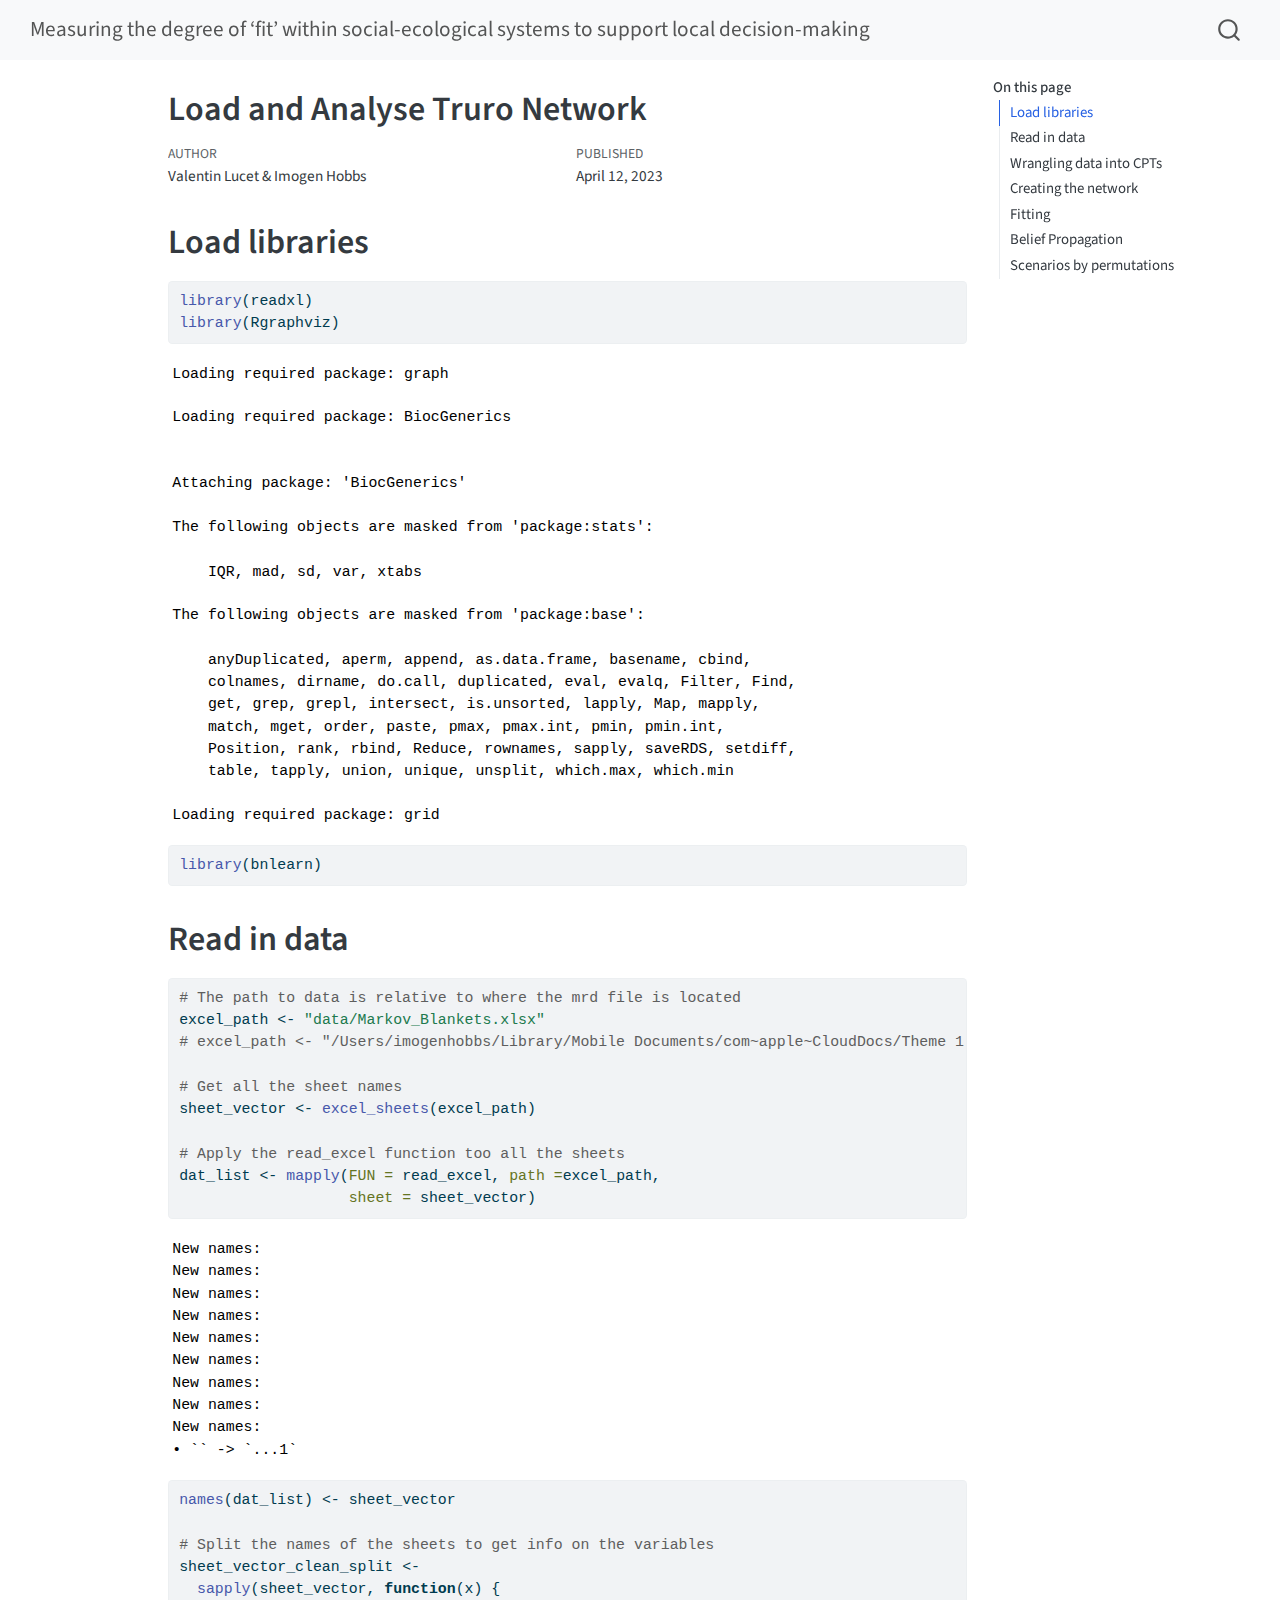
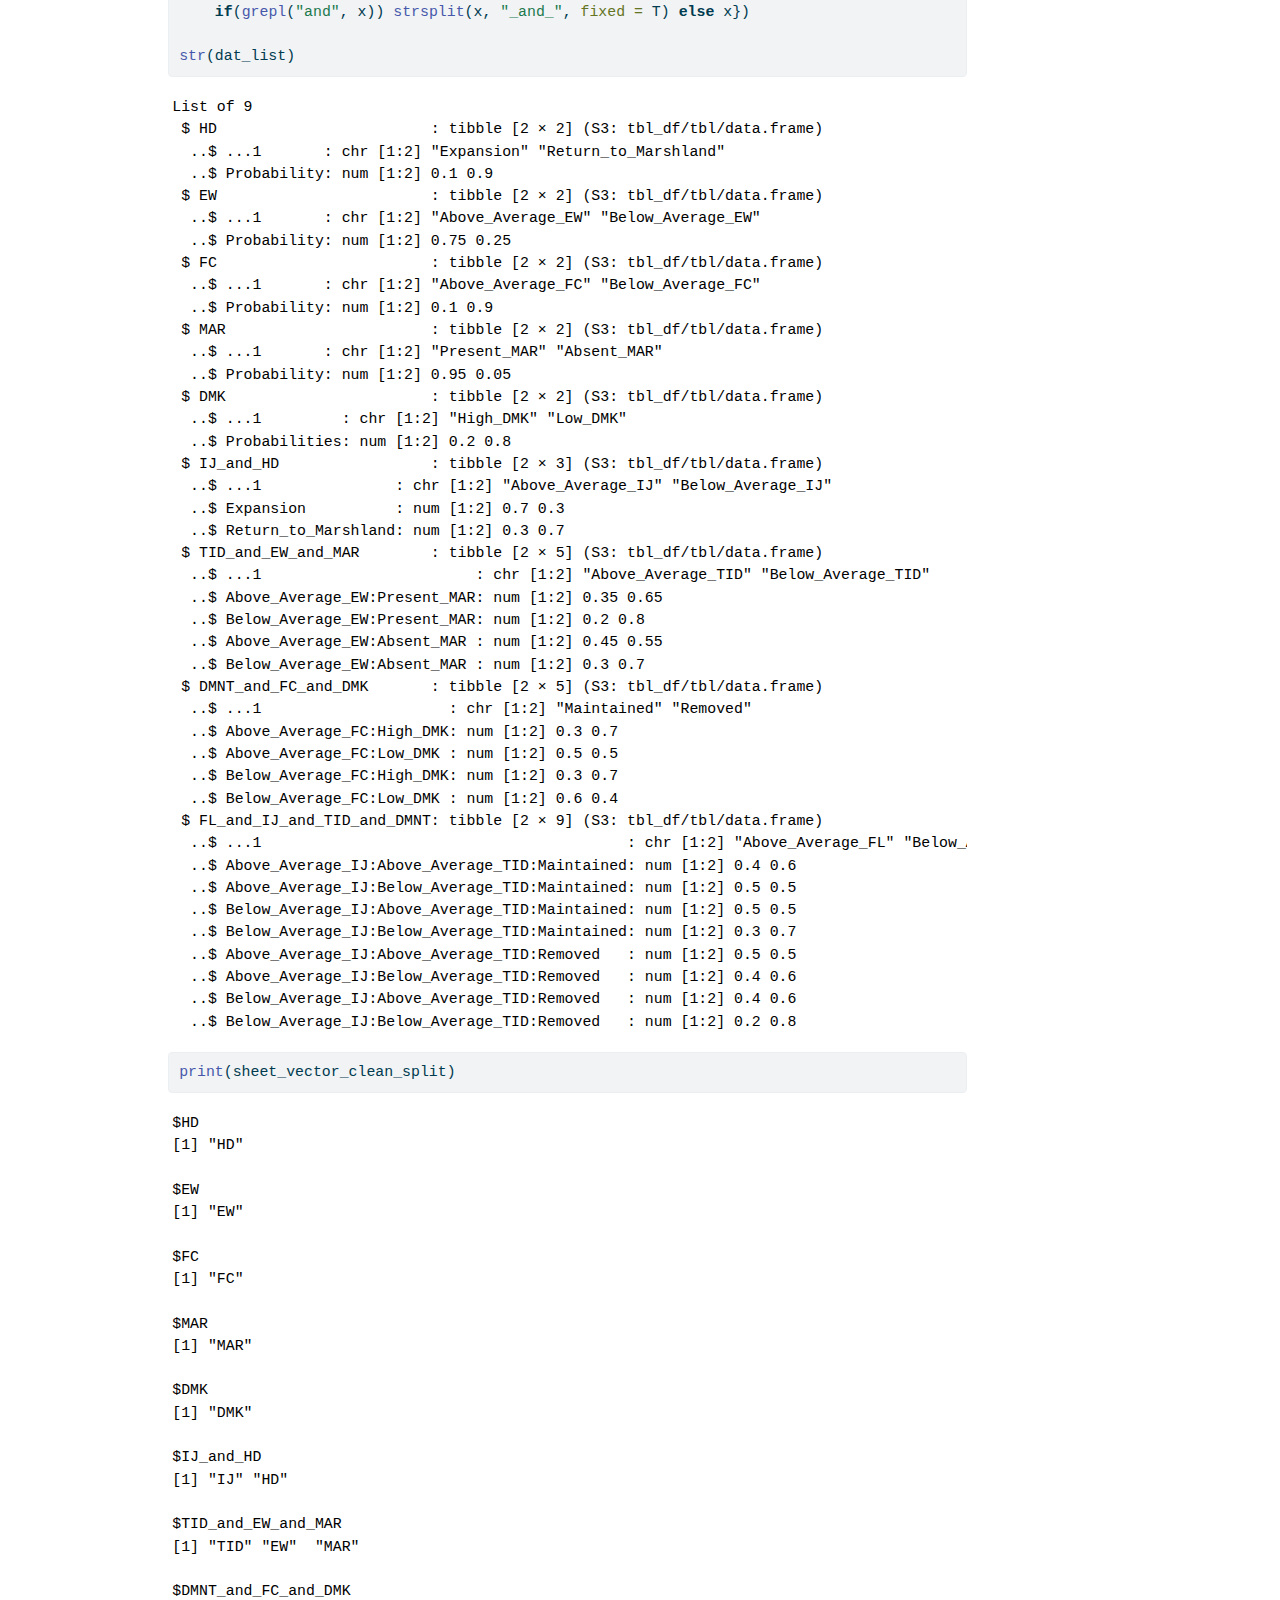
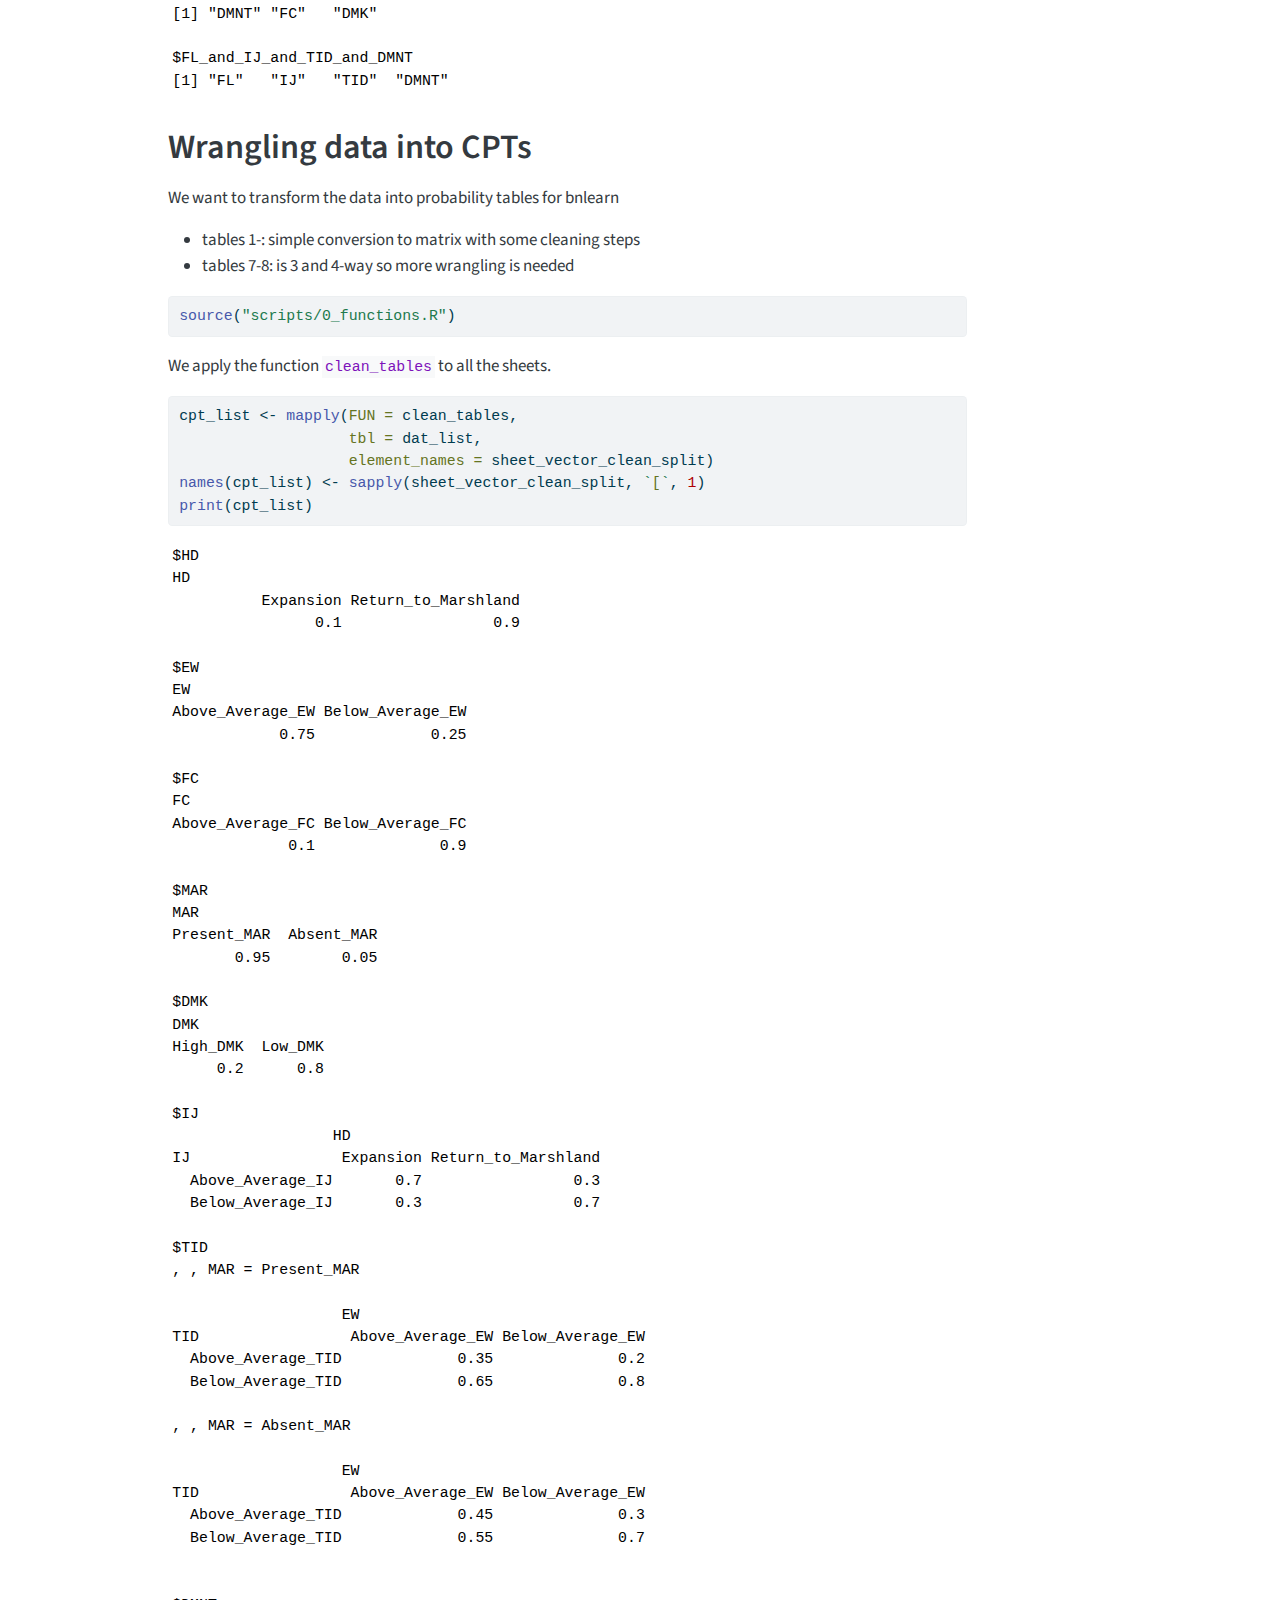
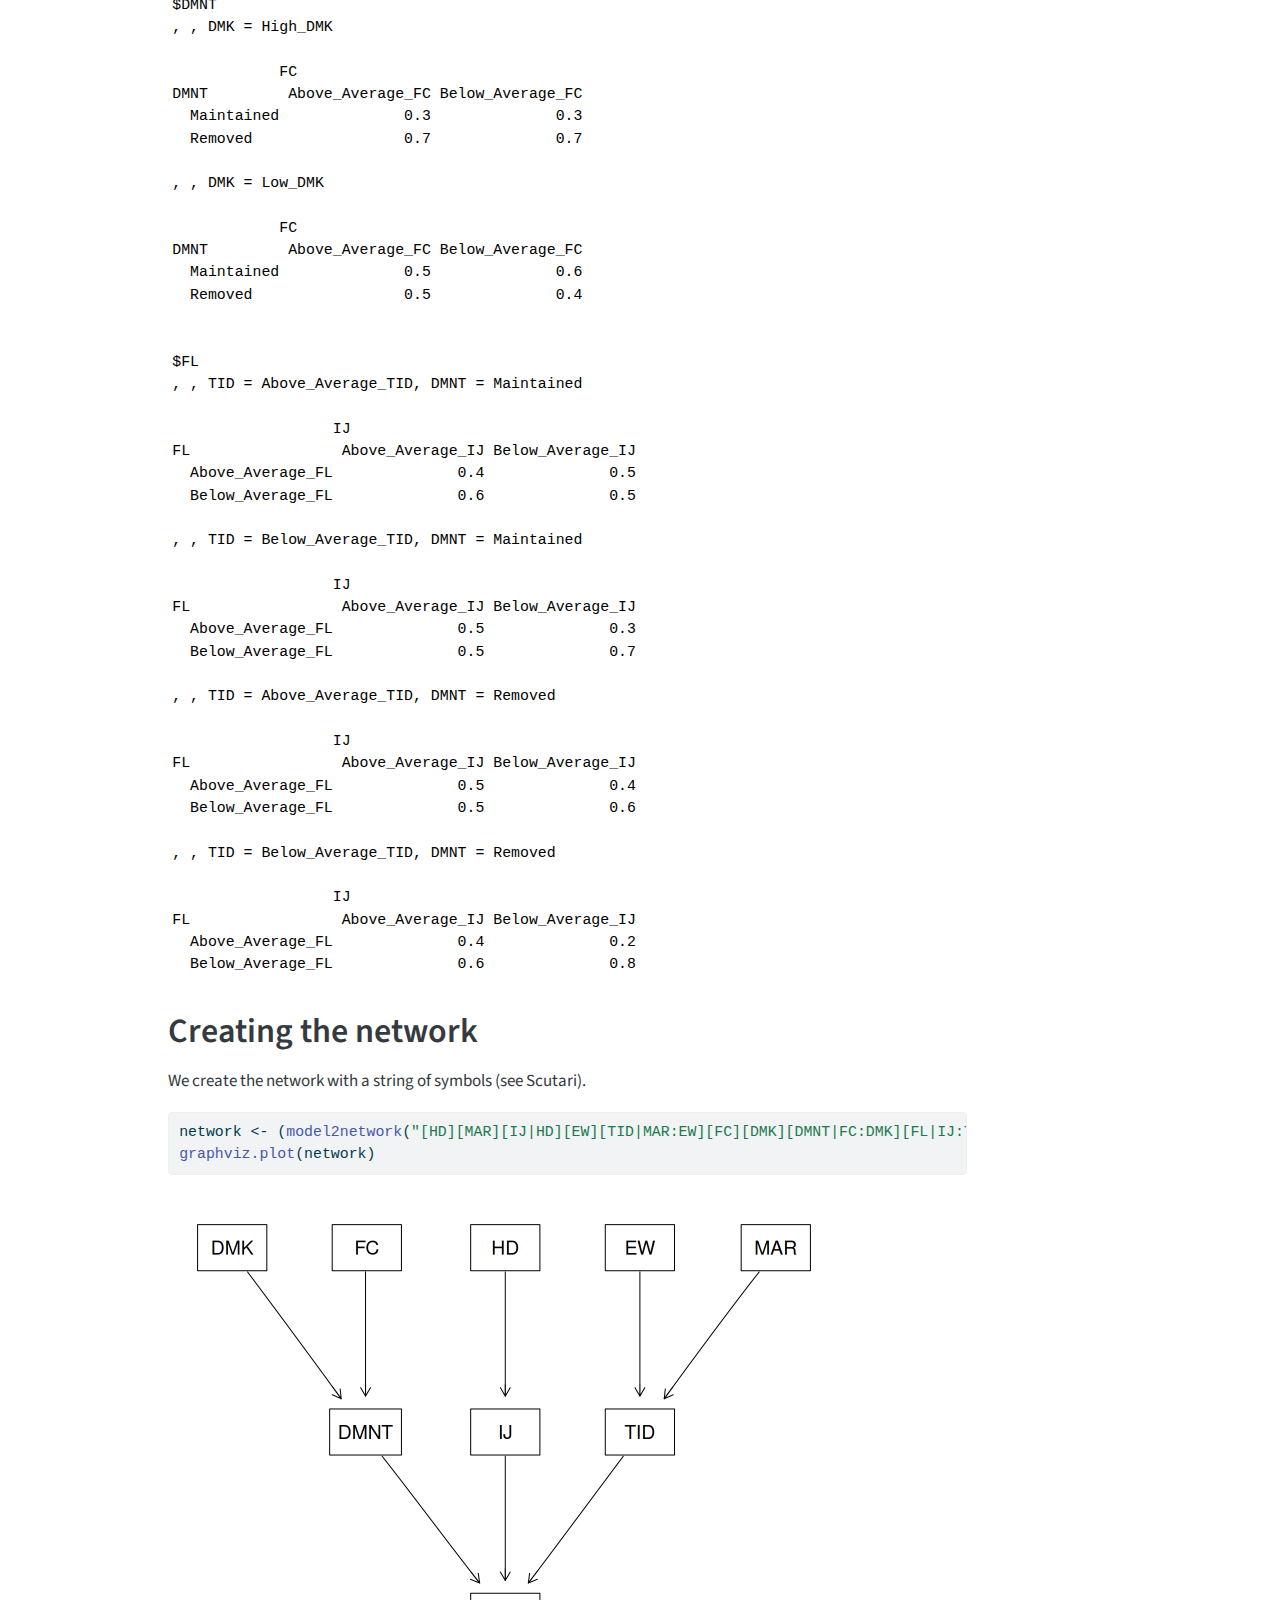
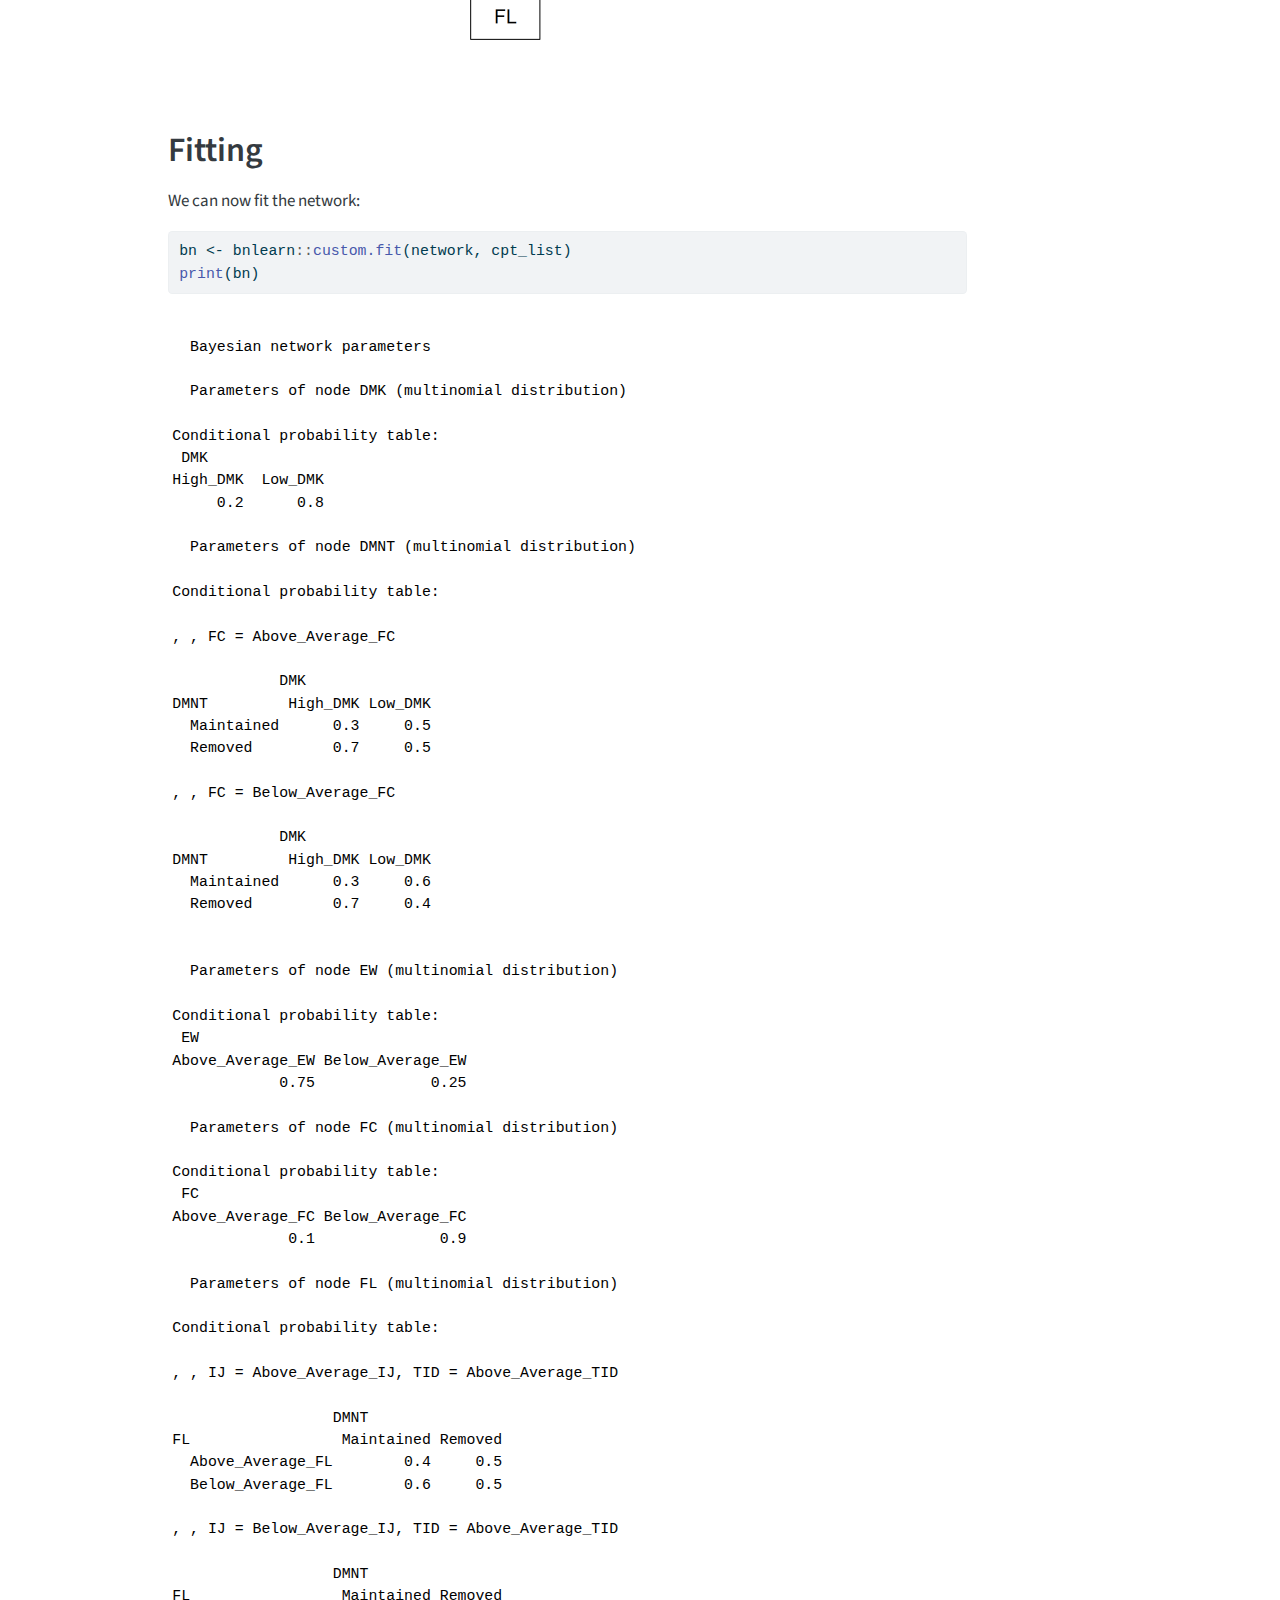
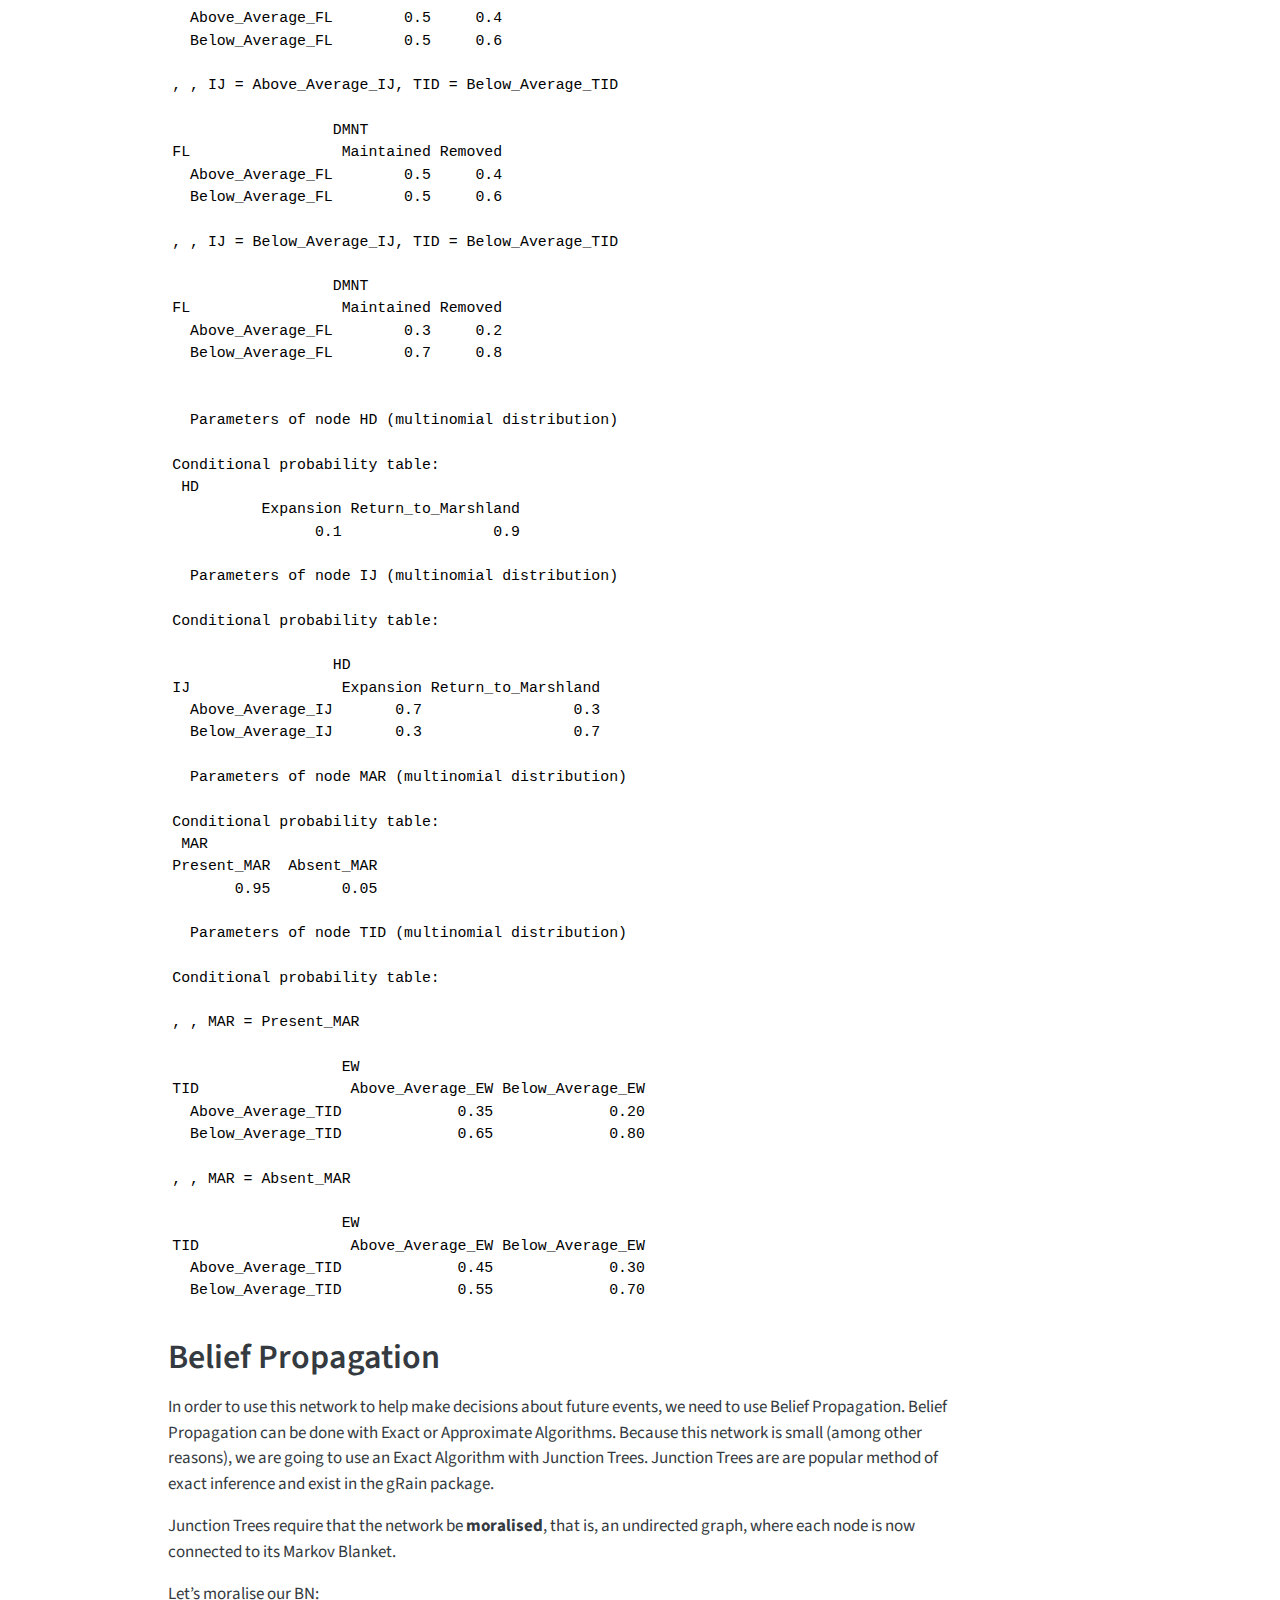
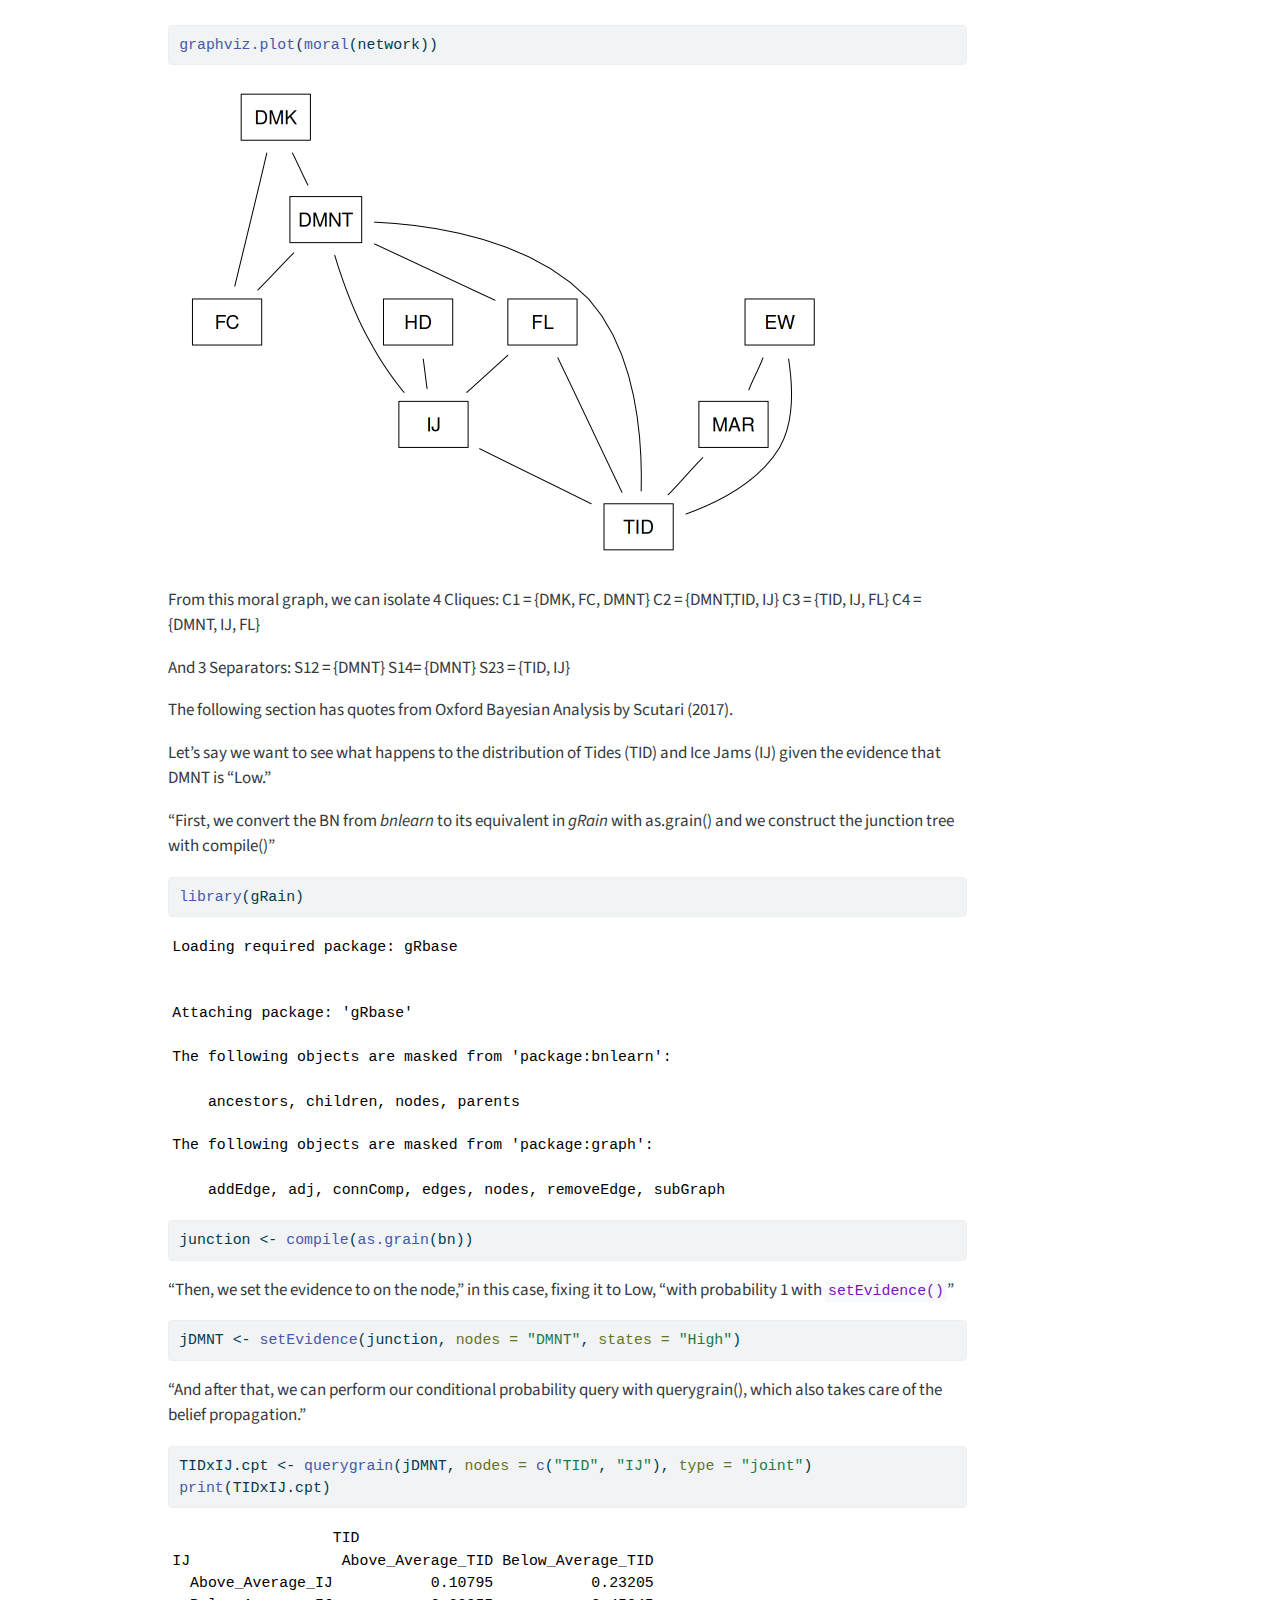
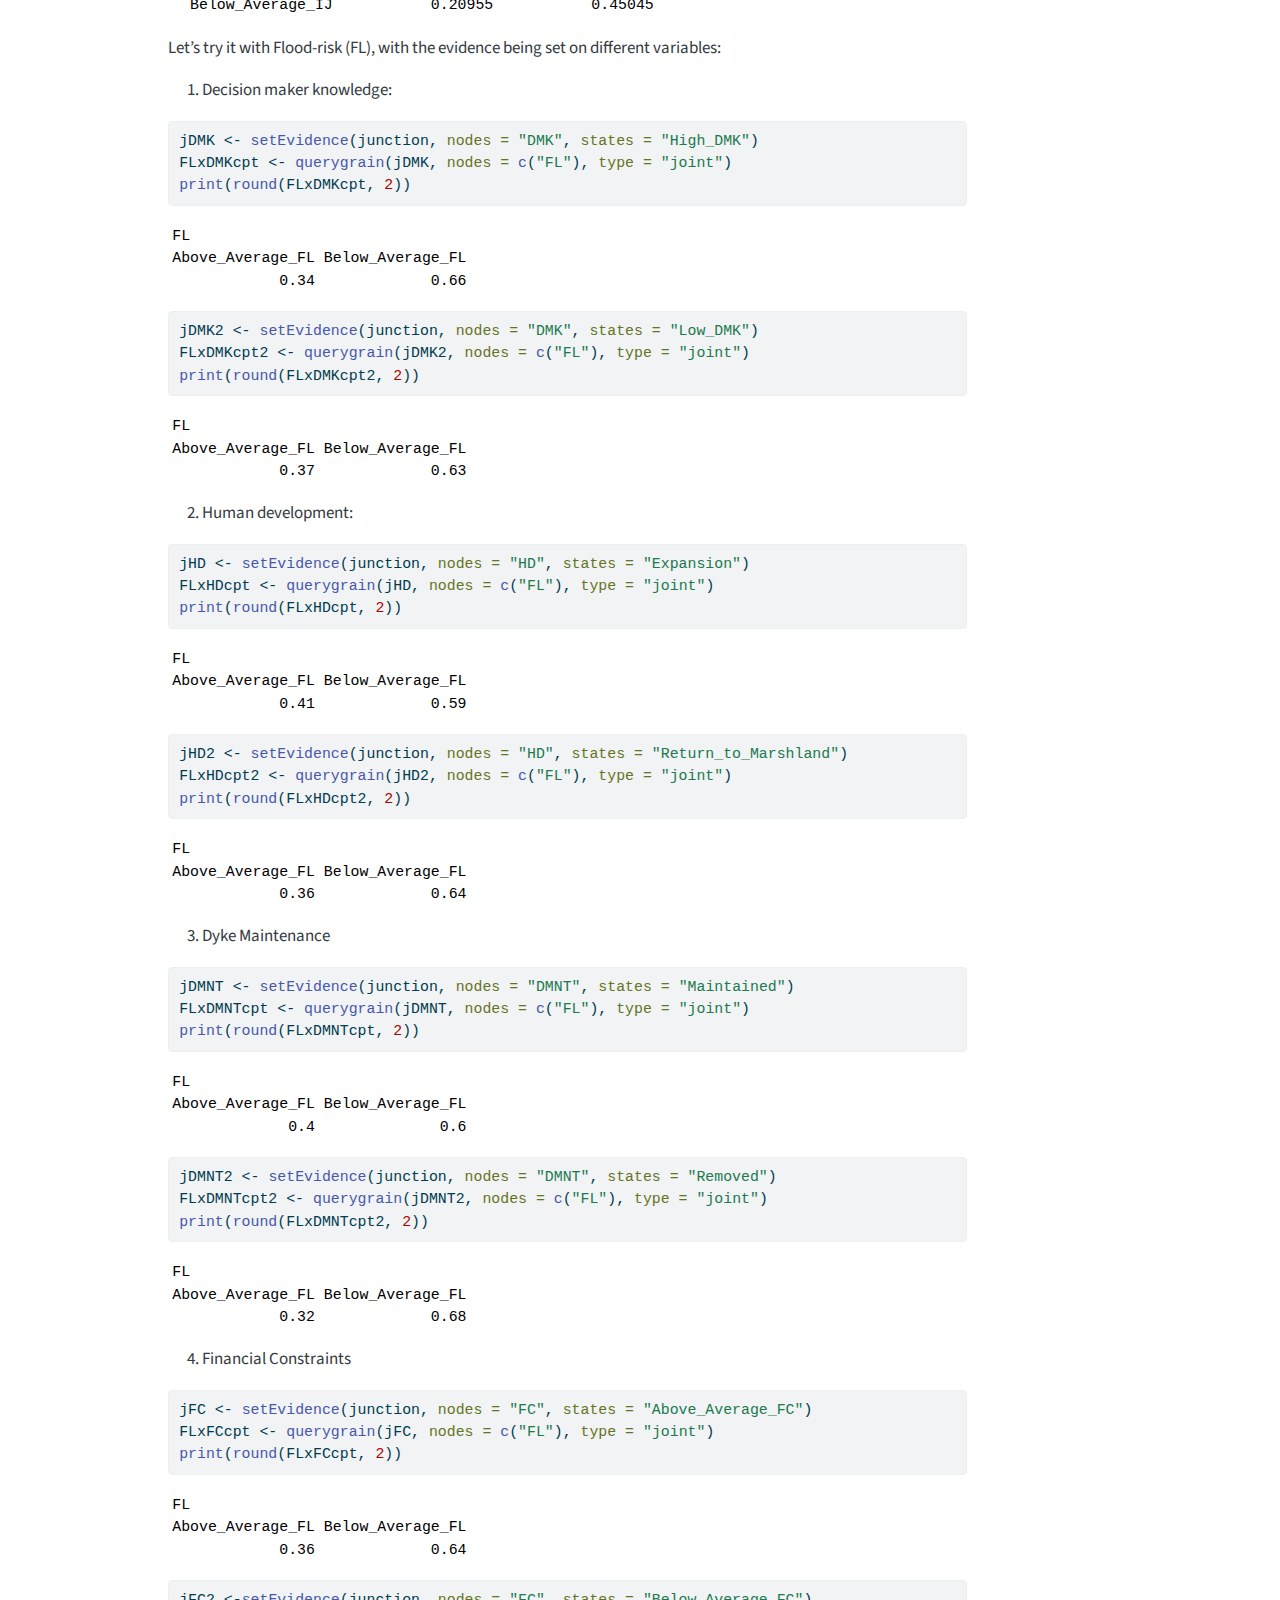
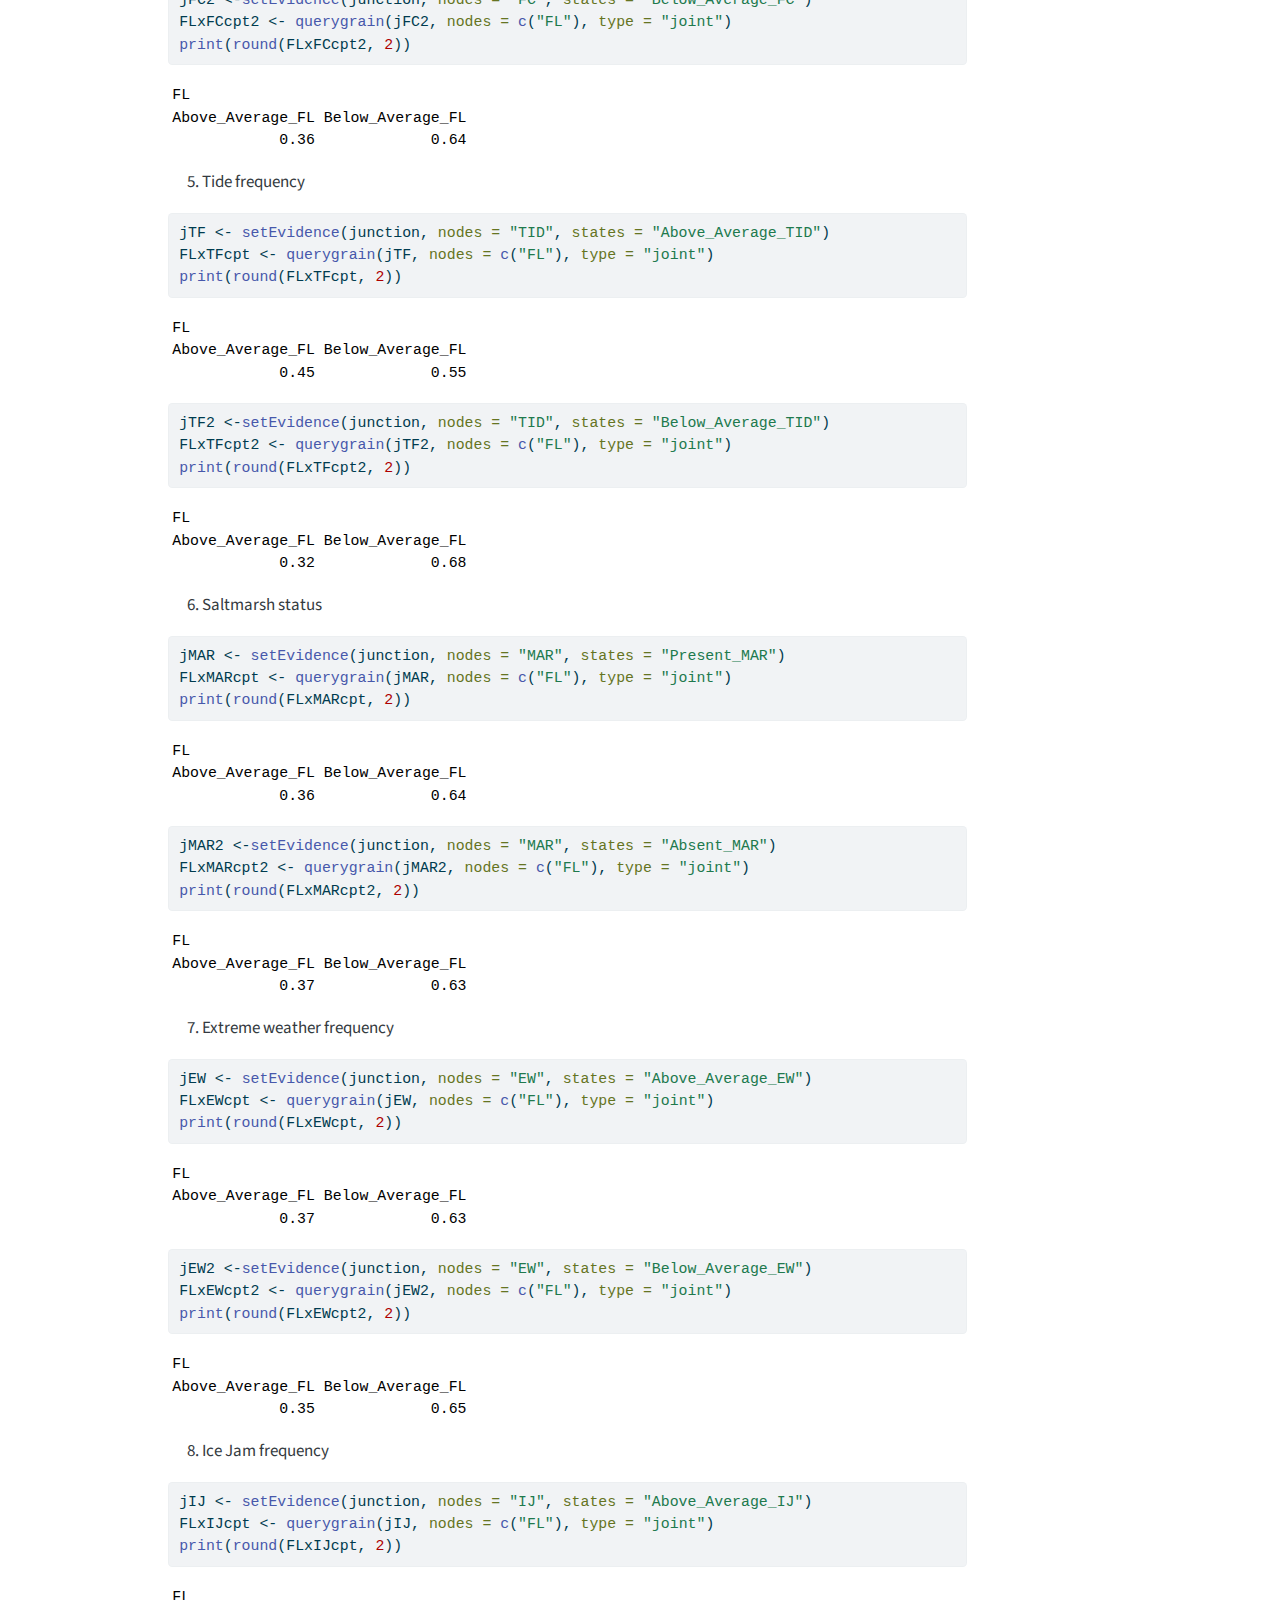
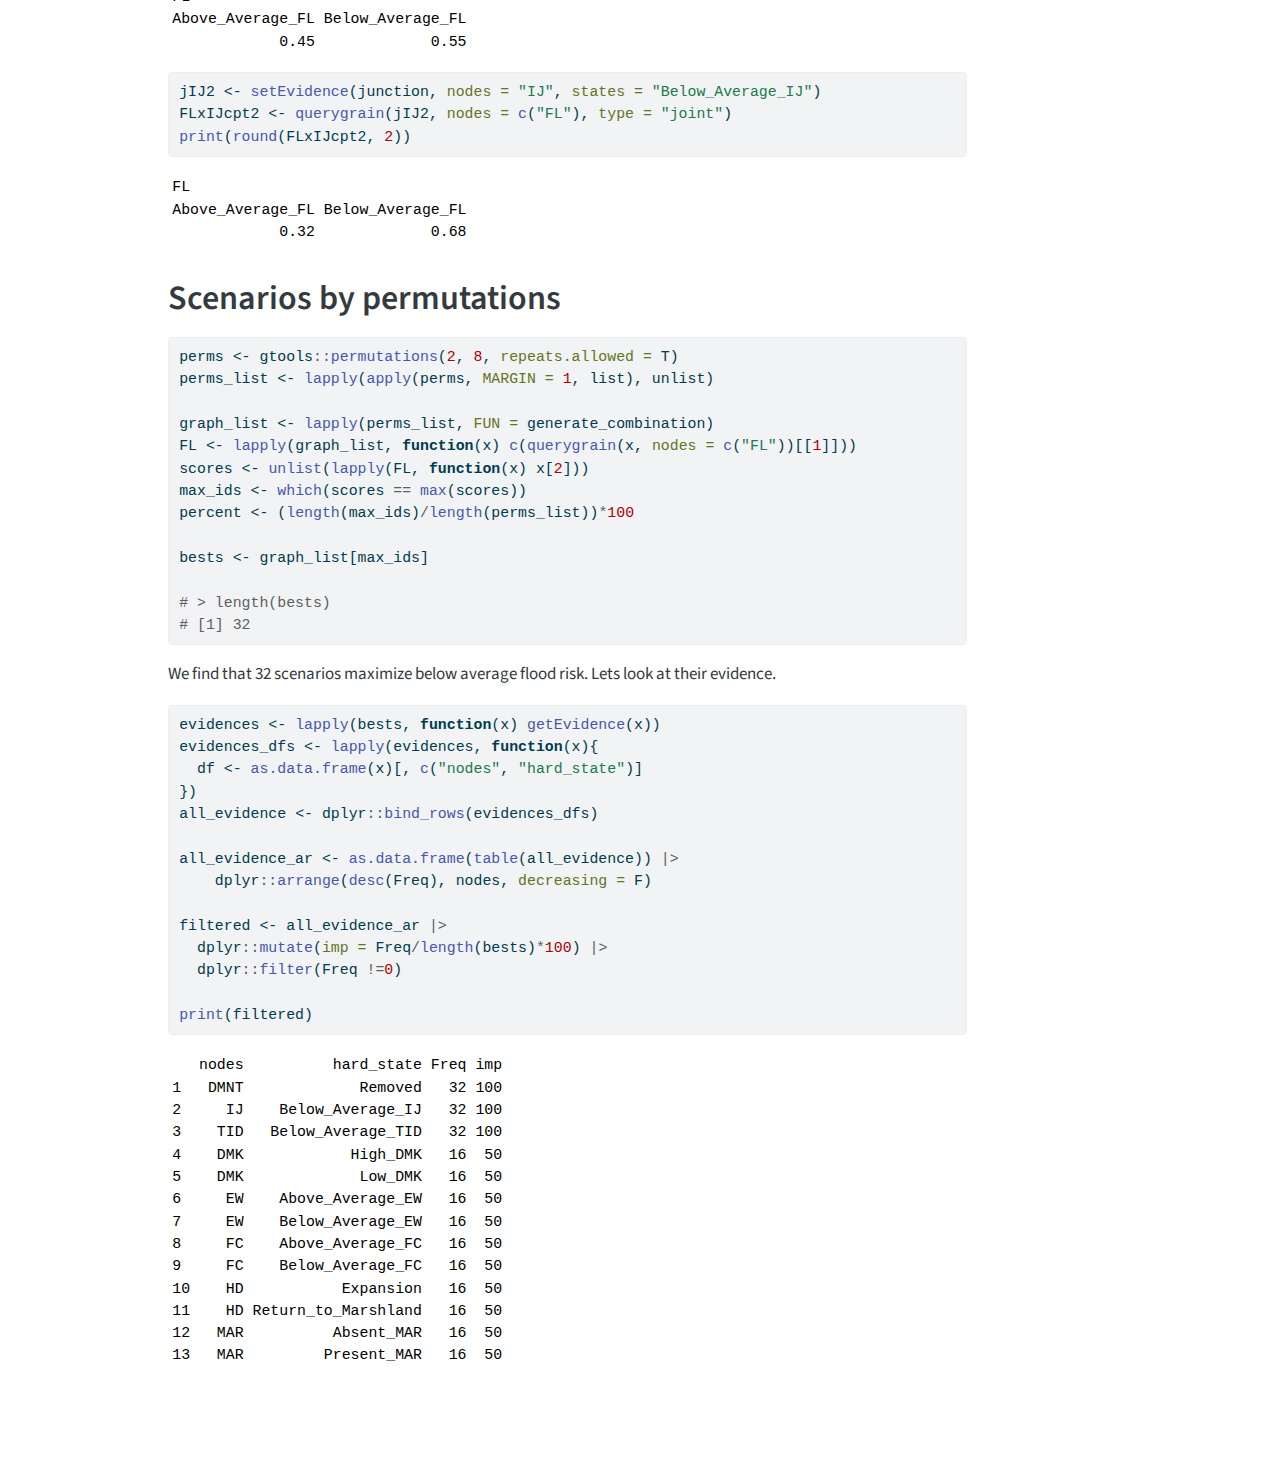
==== commit d7d90696: "fix website naming" ====
--- a/docs/scripts/1_analyse_BN_truro.html
+++ b/docs/scripts/1_analyse_BN_truro.html
@@ -9,7 +9,7 @@
 <meta name="author" content="Valentin Lucet &amp; Imogen Hobbs">
 <meta name="dcterms.date" content="2023-04-12">
 
-<title>Load and Analyse Truro Network – ROF Camera Trap Project</title>
+<title>Load and Analyse Truro Network – Measuring the degree of ‘fit’ within social-ecological systems to support local decision-making</title>
 <style>
 code{white-space: pre-wrap;}
 span.smallcaps{font-variant: small-caps;}
@@ -76,11 +76,11 @@
 <link href="../site_libs/bootstrap/bootstrap-icons.css" rel="stylesheet">
 <link href="../site_libs/bootstrap/bootstrap.min.css" rel="stylesheet" id="quarto-bootstrap" data-mode="light">
 <script id="quarto-search-options" type="application/json">{
-  "location": "sidebar",
+  "location": "navbar",
   "copy-button": false,
   "collapse-after": 3,
-  "panel-placement": "start",
-  "type": "textbox",
+  "panel-placement": "end",
+  "type": "overlay",
   "limit": 50,
   "keyboard-shortcut": [
     "f",
@@ -106,50 +106,26 @@
 
 </head>
 
-<body class="nav-sidebar docked">
+<body class="nav-fixed">
 
 <div id="quarto-search-results"></div>
   <header id="quarto-header" class="headroom fixed-top">
-  <nav class="quarto-secondary-nav">
-    <div class="container-fluid d-flex">
-      <button type="button" class="quarto-btn-toggle btn" data-bs-toggle="collapse" role="button" data-bs-target=".quarto-sidebar-collapse-item" aria-controls="quarto-sidebar" aria-expanded="false" aria-label="Toggle sidebar navigation" onclick="if (window.quartoToggleHeadroom) { window.quartoToggleHeadroom(); }">
-        <i class="bi bi-layout-text-sidebar-reverse"></i>
-      </button>
-        <nav class="quarto-page-breadcrumbs" aria-label="breadcrumb"><ol class="breadcrumb"><li class="breadcrumb-item"><a href="../scripts/1_analyse_BN_truro.html">Load and Analyse Truro Network</a></li></ol></nav>
-        <a class="flex-grow-1" role="navigation" data-bs-toggle="collapse" data-bs-target=".quarto-sidebar-collapse-item" aria-controls="quarto-sidebar" aria-expanded="false" aria-label="Toggle sidebar navigation" onclick="if (window.quartoToggleHeadroom) { window.quartoToggleHeadroom(); }">      
-        </a>
-      <button type="button" class="btn quarto-search-button" aria-label="Search" onclick="window.quartoOpenSearch();">
-        <i class="bi bi-search"></i>
-      </button>
-    </div>
-  </nav>
+    <nav class="navbar navbar-expand-lg " data-bs-theme="dark">
+      <div class="navbar-container container-fluid">
+      <div class="navbar-brand-container mx-auto">
+    <a class="navbar-brand" href="../index.html">
+    <span class="navbar-title">Measuring the degree of ‘fit’ within social-ecological systems to support local decision-making</span>
+    </a>
+  </div>
+        <div class="quarto-navbar-tools tools-end">
+</div>
+          <div id="quarto-search" class="" title="Search"></div>
+      </div> <!-- /container-fluid -->
+    </nav>
 </header>
 <!-- content -->
-<div id="quarto-content" class="quarto-container page-columns page-rows-contents page-layout-article">
+<div id="quarto-content" class="quarto-container page-columns page-rows-contents page-layout-article page-navbar">
 <!-- sidebar -->
-  <nav id="quarto-sidebar" class="sidebar collapse collapse-horizontal quarto-sidebar-collapse-item sidebar-navigation docked overflow-auto">
-    <div class="pt-lg-2 mt-2 text-left sidebar-header">
-    <div class="sidebar-title mb-0 py-0">
-      <a href="../">ROF Camera Trap Project</a> 
-    </div>
-      </div>
-        <div class="mt-2 flex-shrink-0 align-items-center">
-        <div class="sidebar-search">
-        <div id="quarto-search" class="" title="Search"></div>
-        </div>
-        </div>
-    <div class="sidebar-menu-container"> 
-    <ul class="list-unstyled mt-1">
-        <li class="sidebar-item">
-  <div class="sidebar-item-container"> 
-  <a href="../scripts/1_analyse_BN_truro.html" class="sidebar-item-text sidebar-link active">
- <span class="menu-text">Load and Analyse Truro Network</span></a>
-  </div>
-</li>
-    </ul>
-    </div>
-</nav>
-<div id="quarto-sidebar-glass" class="quarto-sidebar-collapse-item" data-bs-toggle="collapse" data-bs-target=".quarto-sidebar-collapse-item"></div>
 <!-- margin-sidebar -->
     <div id="quarto-margin-sidebar" class="sidebar margin-sidebar">
         <nav id="TOC" role="doc-toc" class="toc-active">
